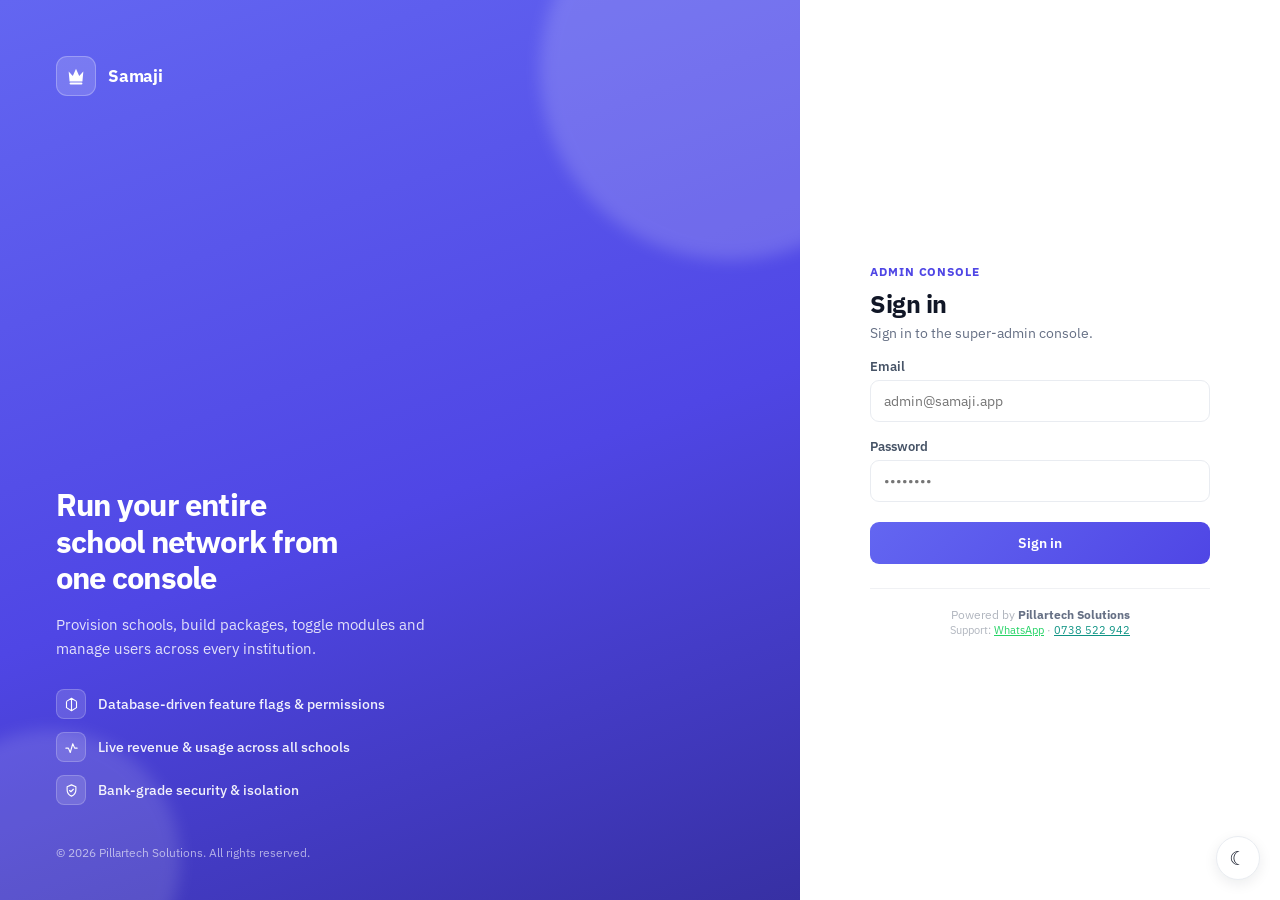
==== admin/index.html @ e30fae28 "Add a site icon (favicon) — none existed at all before this Reported directly: "MY SAMAJI SYSTEM LAC" ====
<!DOCTYPE html>
<html lang="en">
<head>
<meta charset="utf-8">
<meta name="viewport" content="width=device-width, initial-scale=1">
<script>(function(){try{var t=localStorage.getItem("samaji-theme")||(matchMedia("(prefers-color-scheme: dark)").matches?"dark":"light");document.documentElement.setAttribute("data-theme",t);}catch(e){}})();</script>
<title>Samaji — Admin Console</title>
<link rel="icon" href="../assets/icons/favicon.svg" type="image/svg+xml">
<link rel="alternate icon" href="../assets/icons/favicon.ico">
<link rel="apple-touch-icon" href="../assets/icons/apple-touch-icon.png">
<link rel="manifest" href="../assets/icons/site.webmanifest">
<meta name="theme-color" content="#0E9384">
<link rel="preconnect" href="https://lvmpqsofpwhtdfuvtdzi.supabase.co" crossorigin>
<link rel="dns-prefetch" href="https://lvmpqsofpwhtdfuvtdzi.supabase.co">
<link rel="preload" href="../assets/vendor/supabase.min.js?v=3" as="script">
<link rel="preload" href="../assets/config.js?v=3" as="script">
<link rel="stylesheet" href="../assets/styles.css?v=4">
<!-- Fonts load async — see the note in school/index.html. -->
<link rel="preconnect" href="https://fonts.googleapis.com">
<link rel="preconnect" href="https://fonts.gstatic.com" crossorigin>
<link rel="stylesheet" media="print" onload="this.media='all';this.onload=null"
      href="https://fonts.googleapis.com/css2?family=IBM+Plex+Sans:wght@400;500;600;700&family=IBM+Plex+Mono:wght@400;500&display=swap">
<noscript><link rel="stylesheet" href="https://fonts.googleapis.com/css2?family=IBM+Plex+Sans:wght@400;500;600;700&family=IBM+Plex+Mono:wght@400;500&display=swap"></noscript>

<script defer src="../assets/vendor/supabase.min.js?v=3"></script>
<script defer src="../assets/config.js?v=3"></script>
<script defer src="../assets/icons.js?v=3"></script>
<script defer src="../assets/app.js?v=4"></script>
<script defer src="../assets/session.js?v=3"></script>
<script defer src="../assets/boot-early.js?v=3"></script>
<style>
  #app{display:none;min-height:100vh;}
  .layout{display:flex;min-height:100vh;}
  aside{width:236px;flex:none;background:#fff;border-right:1px solid #EAECEF;padding:16px 12px;display:flex;flex-direction:column;}
  .brand{display:flex;align-items:center;gap:11px;padding:8px 8px 16px;}
  .nav-h{font-size:10.5px;font-weight:700;color:#B0B5BE;text-transform:uppercase;letter-spacing:.06em;padding:12px 9px 5px;}
  .navitem{display:flex;align-items:center;gap:11px;padding:9px;border:none;border-radius:9px;background:none;cursor:pointer;font-family:inherit;text-align:left;width:100%;font-size:13.5px;font-weight:600;color:#344054;}
  .navitem:hover{background:#F6F7F9;}
  .navitem.active{background:#EEF0FF;color:#4F46E5;}
  .navitem .tile{flex:none;width:26px;height:26px;border-radius:7px;display:flex;align-items:center;justify-content:center;font-weight:700;font-size:12px;}
  main{flex:1;min-width:0;padding:26px 30px 60px;}

  /* module control rows (licensing) */
  .mrow{display:flex;align-items:center;gap:12px;padding:11px 0;border-top:1px solid #F4F5F7;}
  .mrow .tile{flex:none;width:32px;height:32px;border-radius:8px;display:flex;align-items:center;justify-content:center;font-weight:700;font-size:13px;}
  .src{font-size:11px;font-weight:600;padding:3px 9px;border-radius:6px;}
  .act{font-size:12px;font-weight:600;border-radius:7px;padding:6px 11px;cursor:pointer;font-family:inherit;border:1px solid;}
  .act.add{color:#4F46E5;background:#fff;border-color:#D7D9FF;} .act.add:hover{background:#EEF0FF;}
  .act.rm{color:#B42318;background:#fff;border-color:#FECDCA;} .act.rm:hover{background:#FEF3F2;}
  .act:disabled{opacity:.5;cursor:default;}
  .catlbl{font-size:10.5px;font-weight:700;color:#98A2B3;text-transform:uppercase;letter-spacing:.05em;padding:14px 0 2px;}
  .flag{display:flex;align-items:center;justify-content:space-between;gap:10px;padding:8px 0;border-top:1px solid #F4F5F7;}
  .dot{width:7px;height:7px;border-radius:50%;flex:none;}
  .tag{font-size:11px;font-weight:600;padding:3px 9px;border-radius:6px;flex:none;}
  .sub-line{display:flex;align-items:center;justify-content:space-between;padding:6px 0;font-size:13px;}
  .grid{display:grid;grid-template-columns:minmax(0,1fr) 320px;gap:20px;align-items:start;margin-top:20px;}

  /* split login (indigo) */
  #auth{display:flex;min-height:100vh;background:#fff;}
  .login-brand{flex:1;position:relative;overflow:hidden;background:linear-gradient(160deg,#6366F1 0%,#4F46E5 55%,#3730A3 100%);color:#fff;padding:56px 56px 40px;display:flex;flex-direction:column;}
  .login-brand .glow{position:absolute;border-radius:50%;filter:blur(8px);opacity:.16;background:#fff;}
  .login-brand .g1{width:380px;height:380px;top:-120px;right:-120px;}
  .login-brand .g2{width:260px;height:260px;bottom:-90px;left:-80px;opacity:.12;}
  .login-brand .blogo{display:flex;align-items:center;gap:12px;position:relative;z-index:2;}
  .login-brand .blogo .mark{width:40px;height:40px;border-radius:11px;background:rgba(255,255,255,.16);display:flex;align-items:center;justify-content:center;border:1px solid rgba(255,255,255,.25);}
  .login-brand h2{position:relative;z-index:2;margin:auto 0 0;font-size:31px;font-weight:700;letter-spacing:-.025em;line-height:1.18;max-width:15ch;}
  .login-brand .lead{position:relative;z-index:2;margin:16px 0 28px;font-size:15px;line-height:1.6;color:rgba(255,255,255,.84);max-width:42ch;}
  .login-brand .trust{position:relative;z-index:2;display:flex;flex-direction:column;gap:13px;}
  .login-brand .trust .item{display:flex;align-items:center;gap:12px;font-size:13.5px;color:rgba(255,255,255,.92);font-weight:500;}
  .login-brand .trust .ic{flex:none;width:30px;height:30px;border-radius:8px;background:rgba(255,255,255,.14);border:1px solid rgba(255,255,255,.2);display:flex;align-items:center;justify-content:center;}
  .login-brand .bfoot{position:relative;z-index:2;margin-top:40px;font-size:12px;color:rgba(255,255,255,.6);}
  .login-form{flex:none;width:480px;max-width:100%;display:flex;align-items:center;justify-content:center;padding:48px 56px;}
  .login-inner{width:100%;max-width:340px;}
  .login-inner .eyebrow{font-size:11.5px;font-weight:700;letter-spacing:.08em;text-transform:uppercase;color:#4F46E5;}
  .login-inner h1{font-size:25px;font-weight:700;letter-spacing:-.02em;margin:8px 0 4px;}
  .login-inner .sub{font-size:13.5px;color:#667085;margin:0 0 8px;}
  @media (max-width:840px){ .login-brand{display:none;} .login-form{flex:1;width:auto;} }

  /* overlay/modal for admin console (self-contained) */
  .adm-overlay{position:fixed;inset:0;z-index:100;background:rgba(0,0,0,.45);display:flex;align-items:center;justify-content:center;}
  .adm-modal{background:#fff;border-radius:14px;box-shadow:0 16px 48px rgba(0,0,0,.18);padding:24px;min-width:360px;max-width:520px;width:100%;max-height:90vh;overflow:auto;}
  .adm-modal h3{margin:0 0 16px;font-size:17px;font-weight:700;}
  .adm-modal label{display:block;font-size:12.5px;font-weight:600;color:#344054;margin:12px 0 5px;}
  .adm-modal input,.adm-modal select,.adm-modal textarea{width:100%;font-size:14px;color:#1A1D26;background:#fff;border:1px solid #DDE1E6;border-radius:10px;padding:10px 12px;outline:none;font-family:inherit;box-sizing:border-box;}
  .adm-modal input:focus,.adm-modal select:focus{border-color:#4F46E5;box-shadow:0 0 0 3px rgba(79,70,229,.12);}
  .adm-modal .btn-row{display:flex;gap:10px;justify-content:flex-end;margin-top:20px;}

  /* user table */
  .user-row{display:flex;align-items:center;gap:12px;padding:10px 0;border-top:1px solid #F4F5F7;}
  .user-row .avatar{width:32px;height:32px;border-radius:50%;background:#EEF0FF;color:#4F46E5;display:flex;align-items:center;justify-content:center;font-weight:700;font-size:13px;flex:none;}

  /* checkbox grid for db reset */
  .cb-grid{display:grid;grid-template-columns:1fr 1fr;gap:6px 20px;margin:12px 0;}
  .cb-grid label{display:flex;align-items:center;gap:8px;font-size:13px;font-weight:500;cursor:pointer;}
</style>
</head>
<body>

  <!-- BOOT SPLASH -->
  <div id="boot" style="position:fixed;inset:0;z-index:200;display:flex;align-items:center;justify-content:center;background:#F4F6F8;">
    <div style="display:flex;align-items:center;gap:11px;opacity:.7;">
      <div style="width:34px;height:34px;border-radius:10px;background:linear-gradient(135deg,#6366F1,#4F46E5);color:#fff;display:flex;align-items:center;justify-content:center;"><svg width="20" height="20" viewBox="0 0 24 24" fill="currentColor"><path d="M5 18L4 7l4.5 5L12 4l3.5 8L20 7l-1 11H5z"/><rect x="5" y="19.2" width="14" height="2.1" rx="1.05"/></svg></div>
      <strong style="font-size:16px;color:#0E1424;">Samaji</strong>
    </div>
  </div>

  <!-- AUTH -->
  <div id="auth" style="display:none;">
    <div class="login-brand">
      <span class="glow g1"></span><span class="glow g2"></span>
      <div class="blogo"><div class="mark"><svg width="22" height="22" viewBox="0 0 24 24" fill="currentColor" style="display:block"><path d="M5 18L4 7l4.5 5L12 4l3.5 8L20 7l-1 11H5z"/><rect x="5" y="19.2" width="14" height="2.1" rx="1.05"/></svg></div><strong style="font-size:17px;letter-spacing:-.01em;">Samaji</strong></div>
      <h2>Run your entire school network from one console</h2>
      <p class="lead">Provision schools, build packages, toggle modules and manage users across every institution.</p>
      <div class="trust">
        <div class="item"><span class="ic"><svg width="15" height="15" viewBox="0 0 24 24" fill="none"><path d="M12 2v20M4 7l8-5 8 5M4 7v10l8 5 8-5V7" stroke="#fff" stroke-width="1.8" stroke-linejoin="round"/></svg></span>Database-driven feature flags &amp; permissions</div>
        <div class="item"><span class="ic"><svg width="15" height="15" viewBox="0 0 24 24" fill="none"><path d="M3 13h4l3 7 4-14 3 7h4" stroke="#fff" stroke-width="1.8" stroke-linecap="round" stroke-linejoin="round"/></svg></span>Live revenue &amp; usage across all schools</div>
        <div class="item"><span class="ic"><svg width="15" height="15" viewBox="0 0 24 24" fill="none"><path d="M12 3l7 3v5c0 4.5-3 8-7 10-4-2-7-5.5-7-10V6l7-3z" stroke="#fff" stroke-width="1.8" stroke-linejoin="round"/><path d="M9 12l2 2 4-4" stroke="#fff" stroke-width="1.8" stroke-linecap="round" stroke-linejoin="round"/></svg></span>Bank-grade security &amp; isolation</div>
      </div>
      <div class="bfoot">&copy; <span id="year-b"></span> Pillartech Solutions. All rights reserved.</div>
    </div>
    <div class="login-form">
      <div class="login-inner">
        <div class="warn" id="config-warn" style="margin-bottom:18px;">&#9888; Set your Supabase keys in <span class="mono">assets/config.js</span> first.</div>
        <div class="eyebrow">Admin Console</div>
        <h1>Sign in</h1>
        <p class="sub">Sign in to the super-admin console.</p>
        <label>Email</label><input id="email" type="email" placeholder="admin@samaji.app" autocomplete="email">
        <label>Password</label><input id="password" type="password" placeholder="&#8226;&#8226;&#8226;&#8226;&#8226;&#8226;&#8226;&#8226;" autocomplete="current-password">
        <button class="btn indigo" id="submit">Sign in</button>
        <div class="msg" id="msg"></div>
        <div class="pfoot" style="text-align:center;font-size:12px;color:#B0B5BE;margin-top:24px;padding-top:18px;border-top:1px solid #F0F1F4;">Powered by <strong style="color:#667085;">Pillartech Solutions</strong><br><span style="font-size:11px;">Support: <a href="https://wa.me/254738522942" style="color:#25D366;">WhatsApp</a> &middot; <a href="tel:+254738522942" style="color:#0E9384;">0738 522 942</a></span></div>
      </div>
    </div>
  </div>

  <!-- APP -->
  <div id="app">
    <div class="layout">
      <button class="hamburger" id="hamburger" aria-label="Menu">&#9776;</button>
      <div class="sidebar-overlay" id="sidebar-overlay"></div>
      <aside>
        <div class="brand">
          <div class="logo indigo"><svg width="19" height="19" viewBox="0 0 24 24" fill="currentColor" style="display:block"><path d="M5 18L4 7l4.5 5L12 4l3.5 8L20 7l-1 11H5z"/><rect x="5" y="19.2" width="14" height="2.1" rx="1.05"/></svg></div>
          <div style="min-width:0;"><div style="font-size:13.5px;font-weight:700;">Samaji</div><div style="font-size:11px;color:#98A2B3;">Admin Console</div></div>
        </div>
        <div class="nav-h">Overview</div>
        <button class="navitem active" id="nav-dashboard"><span class="tile" style="background:#EEF0FF;color:#4F46E5;" data-icon="dashboard"></span>Dashboard</button>
        <div class="nav-h">Management</div>
        <button class="navitem" id="nav-schools"><span class="tile" style="background:#EEF0FF;color:#4F46E5;" data-icon="schools"></span>Schools</button>
        <button class="navitem" id="nav-licensing"><span class="tile" style="background:#EEF0FF;color:#4F46E5;" data-icon="licensing"></span>Licensing</button>
        <button class="navitem" id="nav-users"><span class="tile" style="background:#EEF0FF;color:#4F46E5;" data-icon="users"></span>Users</button>
        <div class="nav-h">Operations</div>
        <button class="navitem" id="nav-mpesa"><span class="tile" style="background:#EEF0FF;color:#4F46E5;" data-icon="mpesa"></span>M-Pesa Config</button>
        <button class="navitem" id="nav-kcb"><span class="tile" style="background:#EEF0FF;color:#4F46E5;" data-icon="mpesa"></span>KCB Config</button>
        <button class="navitem" id="nav-terms"><span class="tile" style="background:#EEF0FF;color:#4F46E5;" data-icon="timetable"></span>Academic Terms</button>
        <button class="navitem" id="nav-database"><span class="tile" style="background:#EEF0FF;color:#4F46E5;" data-icon="database"></span>Database</button>
        <button class="navitem" id="nav-audit"><span class="tile" style="background:#EEF0FF;color:#4F46E5;" data-icon="reports"></span>Activity Log</button>
        <div style="flex:1;"></div>
        <button class="navitem" id="nav-settings"><span class="tile" style="background:#F1F2F6;color:#475467;" data-icon="settings"></span>Settings</button>
      </aside>
      <main id="view"></main>
    </div>
  </div>

  <div id="toast"></div>

<script>
document.addEventListener("DOMContentLoaded", function(){
  "use strict";
  var $ = function(id){ return document.getElementById(id); };
  if (window.SamajiIcons) window.SamajiIcons.fill();
  if (!window.SAMAJI_CONFIGURED) $("config-warn").style.display = "block";
  // year set by app.js samajiYear()
  var sb = window.getSB();

  // ---- Shared state ----
  var SCHOOLS = [];
  var MODULES = [];
  var PACKAGES = [];
  var CUR_SCHOOL = null; // for licensing
  var CUR_ROLE = null; // the logged-in admin's own role — 'super_admin' | 'billing_admin' | 'support' | ... — used to gate role-restricted UI (e.g. Activity Log's Clear button)
  var CUR_LICENSE = null; // { schoolId, sub, pkgSet, addonSet }

  // ---- User creation via RPC ----
  async function createUserAccount(email, password, role, schoolId, phone, fullName) {
    var r = await sb.rpc("admin_create_user", {
      p_email: email,
      p_password: password,
      p_role: role || "parent",
      p_school_id: schoolId || null,
      p_phone: phone || null,
      p_full_name: fullName || null
    });
    if (r.error) throw new Error(r.error.message);
    return r.data;
  }

  // ---- Helpers ----
  function esc(s){ return String(s == null ? "" : s).replace(/[&<>"']/g, function(c){ return {"&":"&amp;","<":"&lt;",">":"&gt;",'"':"&quot;","'":"&#39;"}[c]; }); }
  function showMsg(t, ok){ var m = $("msg"); m.textContent = t; m.className = "msg " + (ok ? "ok" : "err"); }
  var toastT;
  function toast(t){ var el = $("toast"); el.textContent = t; el.className = "show"; clearTimeout(toastT); toastT = setTimeout(function(){ el.className = ""; }, 2200); }

  function modal(html){
    var ov = document.createElement("div"); ov.className = "adm-overlay";
    ov.innerHTML = '<div class="adm-modal">' + html + '</div>';
    ov.addEventListener("click", function(e){ if (e.target === ov) ov.remove(); });
    document.body.appendChild(ov);
    return { el: ov, close: function(){ ov.remove(); }, q: function(sel){ return ov.querySelector(sel); } };
  }

  function confirmDialog(message){
    return new Promise(function(resolve){
      var m = modal(
        '<h3>Please confirm</h3>' +
        '<p style="font-size:14px;color:#475467;margin:0 0 20px;">' + esc(message) + '</p>' +
        '<div class="btn-row">' +
        '<button class="ghost" id="adm-cancel">Cancel</button>' +
        '<button class="btn-primary btn-sm" style="background:#B42318;" id="adm-ok">Yes, continue</button>' +
        '</div>'
      );
      m.q("#adm-cancel").onclick = function(){ m.close(); resolve(false); };
      m.q("#adm-ok").onclick = function(){ m.close(); resolve(true); };
    });
  }

  // ---- Nav ----
  var NAV_KEYS = ["dashboard","schools","licensing","users","mpesa","kcb","terms","database","audit","settings"];
  function setActive(key){
    NAV_KEYS.forEach(function(k){
      var el = $("nav-" + k);
      if (el) { if (k === key) el.classList.add("active"); else el.classList.remove("active"); }
    });
  }

  $("nav-dashboard").onclick = function(){ showDashboard(); };
  $("nav-schools").onclick = function(){ showSchools(); };
  $("nav-licensing").onclick = function(){ showLicensing(); };
  $("nav-users").onclick = function(){ showUsers(); };
  $("nav-mpesa").onclick = function(){ showMpesa(); };
  $("nav-kcb").onclick = function(){ showKcb(); };
  $("nav-terms").onclick = function(){ showAcademicTerms(); };
  $("nav-database").onclick = function(){ showDatabase(); };
  $("nav-audit").onclick = function(){ showAuditLog(); };
  $("nav-settings").onclick = function(){ showSettings(); };

  // ---- Auth ----
  // Button feedback — the label used to stay on its idle text for the
  // whole round-trip, so a slow link looked like a dead button.
  var SIGNIN_LABEL = $("submit").textContent;
  function busy(on, label){
    var b = $("submit");
    if (!b) return;
    b.disabled = on;
    b.textContent = on ? (label || "Signing in…") : SIGNIN_LABEL;
    b.classList.toggle("is-busy", !!on);
  }

  $("submit").onclick = async function(){
    if (!sb) { showMsg("Supabase keys not set.", false); return; }
    var email = $("email").value.trim(), password = $("password").value;
    if (!email || !password) { showMsg("Enter an email and password.", false); return; }
    busy(true);
    try {
      var res = await sb.auth.signInWithPassword({ email: email, password: password });
      if (res.error) { showMsg(res.error.message, false); busy(false); return; }
      // If this account has two-factor enabled, the session starts at
      // aal1 even with a correct password — nextLevel tells us aal2 is
      // required before treating this as a real sign-in.
      var levels = await sb.auth.mfa.getAuthenticatorAssuranceLevel();
      if (!levels.error && levels.data && levels.data.nextLevel === "aal2" && levels.data.currentLevel !== "aal2") {
        busy(false);
        await showMfaChallenge();
        return;
      }
      busy(true, "Loading console…");
      enterApp(res.data.user);
    } catch (err) { showMsg(String(err), false); busy(false); }
  };

  ["email","password"].forEach(function(id){
    var el = $(id);
    if (el) el.addEventListener("keydown", function(e){
      if (e.key === "Enter") { e.preventDefault(); $("submit").click(); }
    });
  });

  async function showMfaChallenge(){
    var f = await sb.auth.mfa.listFactors();
    var factor = f.data && f.data.totp && f.data.totp.filter(function(x){ return x.status === "verified"; })[0];
    if (!factor) { enterApp(null); return; }
    var ch = await sb.auth.mfa.challenge({ factorId: factor.id });
    if (ch.error) { showMsg(ch.error.message, false); busy(false); return; }
    var challengeId = ch.data.id;
    document.querySelector(".login-inner").innerHTML =
      '<div class="eyebrow">Admin Console</div><h1>Verification code</h1>' +
      '<p class="sub">Enter the 6-digit code from your authenticator app.</p>' +
      '<input id="mfa-login-code" inputmode="numeric" maxlength="6" placeholder="000000" autofocus style="font-size:18px;letter-spacing:4px;text-align:center;margin:14px 0;">' +
      '<button class="btn indigo" id="mfa-login-submit">Verify</button>' +
      '<div class="msg" id="msg"></div>';
    var codeInput = document.getElementById("mfa-login-code");
    codeInput.focus();
    function showCodeMsg(text){ var m = document.getElementById("msg"); m.className = "msg err"; m.textContent = text; }
    async function submitCode(){
      var code = codeInput.value.trim();
      if (!/^\d{6}$/.test(code)) { showCodeMsg("Enter the 6-digit code."); return; }
      var vr = await sb.auth.mfa.verify({ factorId: factor.id, challengeId: challengeId, code: code });
      if (vr.error) { showCodeMsg(vr.error.message); return; }
      enterApp(vr.data && vr.data.user);
    }
    document.getElementById("mfa-login-submit").onclick = submitCode;
    codeInput.onkeydown = function(e){ if (e.key === "Enter") submitCode(); };
  }

  async function enterApp(user){
    // Was: `await sb.auth.getUser()` — a network round-trip for a user
    // object the caller already has. Then the profile lookup ran on its
    // own before the reference data, even though nothing in that batch
    // depends on the role. All four queries now go out together.
    if (!user) {
      var u = await sb.auth.getUser();
      user = u.data && u.data.user;
      if (!user) { showLogin(); return; }
    }
    $("boot").style.display = "none";
    $("auth").style.display = "none"; $("app").style.display = "block";
    session.start();

    var refResults = await Promise.all([
      sb.from("schools").select("*").order("name"),
      sb.from("modules").select("*").eq("active", true),
      sb.from("packages").select("*").eq("active", true),
      sb.from("profiles").select("role").eq("id", user.id).maybeSingle()
    ]);
    var prof = refResults[3];
    var role = prof.data ? prof.data.role : "unknown";
    CUR_ROLE = role;
    SCHOOLS = refResults[0].data || [];
    MODULES = (refResults[1].data || []).sort(function(a, b){ var o = {core:0,standard:1,advanced:2}; return (o[a.tier] - o[b.tier]) || a.name.localeCompare(b.name); });
    PACKAGES = refResults[2].data || [];

    showDashboard();
  }

  // ---- School selector helper ----
  function schoolSelector(selectId, onChange){
    var sel = document.getElementById(selectId);
    if (!sel) return;
    sel.innerHTML = '<option value="">-- Select school --</option>';
    SCHOOLS.forEach(function(s){
      var o = document.createElement("option"); o.value = s.id; o.textContent = s.name; sel.appendChild(o);
    });
    if (onChange) sel.onchange = function(){ onChange(sel.value); };
  }

  // ====================================================
  //  1. DASHBOARD
  // ====================================================
  async function showDashboard(){
    setActive("dashboard");
    var el = $("view");
    el.innerHTML =
      '<div style="margin-bottom:24px;"><h2 style="margin:0;font-size:21px;">Dashboard</h2>' +
      '<p class="muted" style="margin-top:4px;font-size:13.5px;">Overview of all schools and activity.</p></div>' +
      '<div class="statgrid" id="dash-stats"><div class="stat"><div class="lbl">Loading...</div></div></div>' +
      '<div style="margin-top:28px;"><h3 style="font-size:15px;margin:0 0 12px;">Schools</h3>' +
      '<table class="data" id="dash-table"><thead><tr><th>School</th><th>Region</th><th>Students</th><th>Status</th></tr></thead><tbody id="dash-tbody"></tbody></table></div>';

    // Fetch stats in parallel using count queries for speed
    var stuP = sb.from("students").select("school_id");
    var profP = sb.from("profiles").select("id", { count: "exact", head: true });
    var payP = sb.from("fee_payments").select("amount");
    var results = await Promise.all([stuP, profP, payP]);

    var students = results[0].data || [];
    var profileCount = results[1].count || 0;
    var payments = results[2].data || [];
    var totalCollections = 0;
    payments.forEach(function(p){ totalCollections += Number(p.amount || 0); });

    // Count students per school
    var perSchool = {};
    students.forEach(function(s){
      perSchool[s.school_id] = (perSchool[s.school_id] || 0) + 1;
    });

    var statsHtml =
      '<div class="stat"><div class="ic" style="background:#EEF0FF;color:#4F46E5"><svg width="18" height="18" viewBox="0 0 24 24" fill="none"><rect x="3" y="3" width="7" height="7" rx="1.5" stroke="currentColor" stroke-width="1.8"/><rect x="14" y="3" width="7" height="7" rx="1.5" stroke="currentColor" stroke-width="1.8"/><rect x="3" y="14" width="7" height="7" rx="1.5" stroke="currentColor" stroke-width="1.8"/><rect x="14" y="14" width="7" height="7" rx="1.5" stroke="currentColor" stroke-width="1.8"/></svg></div><div class="lbl">Total Schools</div><div class="val">' + SCHOOLS.length + '</div></div>' +
      '<div class="stat"><div class="ic" style="background:#ECFDF3;color:#067647"><svg width="18" height="18" viewBox="0 0 24 24" fill="none"><circle cx="9" cy="8" r="3.2" stroke="currentColor" stroke-width="1.8"/><path d="M3.5 19a5.5 5.5 0 0 1 11 0" stroke="currentColor" stroke-width="1.8" stroke-linecap="round"/></svg></div><div class="lbl">Total Students</div><div class="val">' + students.length + '</div></div>' +
      '<div class="stat"><div class="ic" style="background:#FEF3F2;color:#B42318"><svg width="18" height="18" viewBox="0 0 24 24" fill="none"><rect x="3" y="6" width="18" height="12" rx="2" stroke="currentColor" stroke-width="1.8"/><circle cx="12" cy="12" r="2.5" stroke="currentColor" stroke-width="1.8"/></svg></div><div class="lbl">Total Collections</div><div class="val">KES ' + totalCollections.toLocaleString() + '</div></div>' +
      '<div class="stat"><div class="ic" style="background:#F1ECFE;color:#6D28D9"><svg width="18" height="18" viewBox="0 0 24 24" fill="none"><circle cx="12" cy="8" r="3.2" stroke="currentColor" stroke-width="1.8"/><path d="M5.5 19a6.5 6.5 0 0 1 13 0" stroke="currentColor" stroke-width="1.8" stroke-linecap="round"/></svg></div><div class="lbl">Active Users</div><div class="val">' + profileCount + '</div></div>';
    $("dash-stats").innerHTML = statsHtml;

    // School table
    var tbody = $("dash-tbody");
    var rows = "";
    SCHOOLS.forEach(function(s){
      var cnt = perSchool[s.id] || 0;
      var st = s.status || "active";
      var stColor = st === "active" ? "color:#067647;background:#ECFDF3" : "color:#B42318;background:#FEF3F2";
      rows +=
        '<tr>' +
        '<td style="font-weight:600;">' + esc(s.name) + '</td>' +
        '<td>' + esc(s.region || "—") + '</td>' +
        '<td>' + cnt + '</td>' +
        '<td><span class="tag" style="' + stColor + '">' + esc(st) + '</span></td>' +
        '</tr>';
    });
    tbody.innerHTML = rows || '<tr><td colspan="4" class="muted" style="text-align:center;">No schools found.</td></tr>';
  }

  // ====================================================
  //  2. SCHOOLS
  // ====================================================
  async function showSchools(){
    setActive("schools");
    var el = $("view");
    el.innerHTML =
      '<div style="display:flex;align-items:center;justify-content:space-between;margin-bottom:20px;">' +
      '<div><h2 style="margin:0;font-size:21px;">Schools</h2><p class="muted" style="margin-top:4px;font-size:13.5px;">Manage all schools on the platform.</p></div>' +
      '<button class="btn-primary btn-sm" id="add-school-btn">+ Add school</button></div>' +
      '<table class="data" id="schools-table"><thead><tr><th>Name</th><th>Subdomain</th><th>Region</th><th>Status</th><th></th></tr></thead><tbody id="schools-tbody"></tbody></table>';

    function renderRows(){
      var tbody = document.getElementById("schools-tbody");
      var rows = "";
      SCHOOLS.forEach(function(s){
        var st = s.status || "active";
        var stColor = st === "active" ? "color:#067647;background:#ECFDF3" : "color:#B42318;background:#FEF3F2";
        rows +=
          '<tr>' +
          '<td style="font-weight:600;">' + esc(s.name) + '</td>' +
          '<td class="mono" style="font-size:12px;">' + esc(s.subdomain || "—") + '</td>' +
          '<td>' + esc(s.region || "—") + '</td>' +
          '<td><span class="tag" style="' + stColor + '">' + esc(st) + '</span></td>' +
          '<td style="white-space:nowrap;">' +
            '<button class="ghost" data-edit="' + s.id + '" style="font-size:12px;">Edit</button> ' +
            '<button class="ghost" data-del="' + s.id + '" style="font-size:12px;color:#B42318;border-color:#F3D2CD;">Delete</button>' +
          '</td>' +
          '</tr>';
      });
      tbody.innerHTML = rows || '<tr><td colspan="5" class="muted" style="text-align:center;">No schools.</td></tr>';
      tbody.querySelectorAll("[data-edit]").forEach(function(b){
        b.onclick = function(){ editSchool(b.getAttribute("data-edit")); };
      });
      tbody.querySelectorAll("[data-del]").forEach(function(b){
        b.onclick = function(){ deleteSchool(b.getAttribute("data-del")); };
      });
    }

    renderRows();

    // Case-insensitive, whitespace-trimmed — mirrors the check the
    // database itself enforces (setup-modules-34.sql), so a collision
    // shows up as the person types instead of only after they click
    // Save. Not a replacement for that server-side check: this can be
    // raced or skipped client-side, the trigger is the real guard.
    function findNameClash(name, excludeId){
      var norm = name.trim().toLowerCase();
      if (!norm) return null;
      var hit = null;
      SCHOOLS.forEach(function(s){
        if (hit) return;
        if (s.id === excludeId) return;
        if ((s.status || "active") === "archived") return; // name is free to reuse
        if (s.name.trim().toLowerCase() === norm) hit = s;
      });
      return hit;
    }

    document.getElementById("add-school-btn").onclick = function(){
      var m = modal(
        '<h3>Add School</h3>' +
        '<label>School ID (UUID)</label><input id="ns-id" placeholder="Leave blank for auto-generate">' +
        '<label>Name</label><input id="ns-name" placeholder="School name">' +
        '<div id="ns-name-warn" style="display:none;font-size:12.5px;color:#B42318;margin-top:-10px;margin-bottom:14px;"></div>' +
        '<label>Subdomain</label><input id="ns-sub" placeholder="e.g. greenhill">' +
        '<label>Region</label><input id="ns-region" placeholder="e.g. Nairobi">' +
        '<div class="btn-row"><button class="ghost" id="ns-cancel">Cancel</button><button class="btn-primary btn-sm" id="ns-save">Add School</button></div>'
      );
      var nameInput = m.q("#ns-name"), warn = m.q("#ns-name-warn"), saveBtn = m.q("#ns-save");
      function checkName(){
        var clash = findNameClash(nameInput.value, null);
        if (clash) {
          warn.textContent = 'A school named "' + clash.name + '" already exists (' + (clash.subdomain || clash.id) + '). Choose a different name.';
          warn.style.display = "block";
          saveBtn.disabled = true;
        } else {
          warn.style.display = "none";
          saveBtn.disabled = false;
        }
      }
      nameInput.addEventListener("input", checkName);
      m.q("#ns-cancel").onclick = function(){ m.close(); };
      saveBtn.onclick = async function(){
        var name = nameInput.value.trim();
        var subdomain = m.q("#ns-sub").value.trim();
        var region = m.q("#ns-region").value.trim();
        var sid = m.q("#ns-id").value.trim() || crypto.randomUUID();
        if (!name) { toast("Name is required."); return; }
        if (findNameClash(name, null)) { toast("A school with that name already exists."); return; }
        var r = await sb.rpc("admin_add_school", { p_id: sid, p_name: name, p_subdomain: subdomain || null, p_region: region || null });
        if (r.error) { toast("Error: " + r.error.message); return; }
        toast("School added.");
        m.close();
        // reload
        var sres = await sb.from("schools").select("*").order("name");
        SCHOOLS = sres.data || [];
        renderRows();
      };
    };

    function editSchool(id){
      var school = null;
      SCHOOLS.forEach(function(s){ if (s.id === id) school = s; });
      if (!school) return;
      var m = modal(
        '<h3>Edit School</h3>' +
        '<label>Name</label><input id="es-name" value="' + esc(school.name) + '">' +
        '<div id="es-name-warn" style="display:none;font-size:12.5px;color:#B42318;margin-top:-10px;margin-bottom:14px;"></div>' +
        '<label>Region</label><input id="es-region" value="' + esc(school.region || "") + '">' +
        '<label>Status</label><select id="es-status"><option value="active"' + (school.status === "active" ? " selected" : "") + '>Active</option><option value="suspended"' + (school.status === "suspended" ? " selected" : "") + '>Suspended</option><option value="archived"' + (school.status === "archived" ? " selected" : "") + '>Archived</option></select>' +
        '<p class="muted" style="font-size:12px;margin:6px 0 0;">Suspended or archived signs every admin/teacher/parent login for this school straight back out — data stays intact and it can be switched back to Active any time.</p>' +
        '<div class="btn-row"><button class="ghost" id="es-cancel">Cancel</button><button class="btn-primary btn-sm" id="es-save">Save</button></div>'
      );
      var nameInput = m.q("#es-name"), warn = m.q("#es-name-warn"), saveBtn = m.q("#es-save");
      function checkName(){
        var clash = findNameClash(nameInput.value, school.id);
        if (clash) {
          warn.textContent = 'A school named "' + clash.name + '" already exists (' + (clash.subdomain || clash.id) + '). Choose a different name.';
          warn.style.display = "block";
          saveBtn.disabled = true;
        } else {
          warn.style.display = "none";
          saveBtn.disabled = false;
        }
      }
      nameInput.addEventListener("input", checkName);
      m.q("#es-cancel").onclick = function(){ m.close(); };
      saveBtn.onclick = async function(){
        var name = nameInput.value.trim();
        var region = m.q("#es-region").value.trim();
        var status = m.q("#es-status").value;
        if (!name) { toast("Name required."); return; }
        if (findNameClash(name, school.id)) { toast("A school with that name already exists."); return; }
        var r = await sb.from("schools").update({ name: name, region: region, status: status }).eq("id", id);
        if (r.error) { toast("Error: " + r.error.message); return; }
        toast("School updated.");
        m.close();
        var sres = await sb.from("schools").select("*").order("name");
        SCHOOLS = sres.data || [];
        renderRows();
      };
    }

    // Deleting a school is permanent and cascades through every table
    // that belongs to it — see setup-modules-34.sql's admin_delete_school
    // for the exact ordering and what it snapshots first. This modal's
    // job is making the blast radius visible and requiring the school's
    // exact name typed back before the button even becomes clickable —
    // the same pattern GitHub uses for deleting a repo.
    async function deleteSchool(id){
      var school = null;
      SCHOOLS.forEach(function(s){ if (s.id === id) school = s; });
      if (!school) return;

      var m = modal(
        '<h3 style="color:#B42318;">Delete ' + esc(school.name) + '</h3>' +
        '<div style="background:#FEF3F2;border:1px solid #FDA29B;border-radius:10px;padding:12px 14px;font-size:13px;color:#7A271A;margin-bottom:16px;">' +
          'This permanently deletes <strong>all data</strong> for this school — students, fee and M-Pesa records, exam results, payroll, and every admin/teacher/parent login for it. This cannot be undone.' +
        '</div>' +
        '<div id="del-preview" class="muted" style="font-size:13px;margin-bottom:16px;">Checking what will be deleted…</div>' +
        '<div style="background:#F6F7F9;border-radius:10px;padding:12px 14px;font-size:13px;color:#475467;margin-bottom:18px;">' +
          'Not sure? <strong>Archiving</strong> instead hides the school and signs everyone out without deleting anything, and can be undone from Edit School any time.' +
          ' <button class="ghost" id="del-archive-instead" style="font-size:12px;margin-left:6px;">Archive instead</button>' +
        '</div>' +
        '<label>Type the school\'s exact name to confirm: <strong>' + esc(school.name) + '</strong></label>' +
        '<input id="del-confirm-name" placeholder="' + esc(school.name) + '" autocomplete="off">' +
        '<label style="display:flex;align-items:flex-start;gap:8px;margin-top:14px;font-weight:500;">' +
          '<input type="checkbox" id="del-ack" style="margin-top:3px;width:auto;">' +
          '<span>I understand this cannot be undone and I have informed the school.</span>' +
        '</label>' +
        '<div class="btn-row"><button class="ghost" id="del-cancel">Cancel</button><button class="btn-primary btn-sm" style="background:#B42318;" id="del-confirm" disabled>Permanently Delete</button></div>'
      );

      var nameInput = m.q("#del-confirm-name"), ack = m.q("#del-ack"), confirmBtn = m.q("#del-confirm");
      function refreshEnabled(){
        confirmBtn.disabled = !(ack.checked && nameInput.value.trim() === school.name.trim());
      }
      nameInput.addEventListener("input", refreshEnabled);
      ack.addEventListener("change", refreshEnabled);

      m.q("#del-cancel").onclick = function(){ m.close(); };
      m.q("#del-archive-instead").onclick = async function(){
        var r = await sb.from("schools").update({ status: "archived" }).eq("id", id);
        if (r.error) { toast("Error: " + r.error.message); return; }
        toast(school.name + " archived.");
        m.close();
        var sres = await sb.from("schools").select("*").order("name");
        SCHOOLS = sres.data || [];
        renderRows();
      };

      confirmBtn.onclick = async function(){
        confirmBtn.disabled = true; confirmBtn.textContent = "Deleting…";
        var r = await sb.rpc("admin_delete_school", { p_id: id, p_confirm_name: nameInput.value.trim() });
        if (r.error) {
          toast("Error: " + r.error.message);
          confirmBtn.disabled = false; confirmBtn.textContent = "Permanently Delete";
          return;
        }
        toast(school.name + " permanently deleted.");
        m.close();
        var sres = await sb.from("schools").select("*").order("name");
        SCHOOLS = sres.data || [];
        renderRows();
      };

      // Blast-radius preview, fetched after the modal is already
      // showing so the confirm/cancel buttons aren't blocked on it.
      var pr = await sb.rpc("admin_school_deletion_preview", { p_id: id });
      var box = m.q("#del-preview");
      if (box) {
        if (pr.error) {
          box.textContent = "Couldn't load a preview — you can still proceed.";
        } else {
          var counts = pr.data || {};
          var parts = Object.keys(counts).map(function(k){
            var label = { students:"students", teachers:"teacher records", staff:"staff records",
              fee_payments:"fee payments", fee_invoices:"fee invoices", mpesa_transactions:"M-Pesa transactions",
              exams:"exams", sms_messages:"SMS messages", library_books:"library books",
              transport_vehicles:"transport vehicles", payroll_runs:"payroll runs", logins:"admin/teacher/parent logins" }[k] || k;
            return counts[k] + " " + label;
          });
          box.innerHTML = parts.length
            ? "This will delete: <strong>" + esc(parts.join(", ")) + "</strong>."
            : "No student, financial, or staff records found for this school — safe to delete.";
        }
      }
    }
  }

  // ====================================================
  //  3. LICENSING (preserved from original)
  // ====================================================
  async function showLicensing(){
    setActive("licensing");
    var el = $("view");
    el.innerHTML =
      '<div style="display:flex;align-items:center;justify-content:space-between;margin-bottom:8px;">' +
      '<div><h2 style="margin:0;font-size:21px;">Licensing console</h2><p class="muted" style="margin-top:4px;font-size:13.5px;">Changes write to Postgres and re-resolve instantly.</p></div>' +
      '<div class="row"><span class="muted">School</span><select id="lic-school"></select></div></div>' +
      '<div class="grid">' +
      '<div class="panel"><div class="row" style="justify-content:space-between;margin-bottom:4px;"><strong style="font-size:14px;">Modules</strong><span class="muted" style="font-size:12px;">In-package &middot; add-on &middot; off</span></div><div id="lic-modules"></div></div>' +
      '<div style="display:flex;flex-direction:column;gap:16px;">' +
      '<div class="panel"><strong style="font-size:14px;">Base package</strong><p class="muted" style="font-size:12px;margin:4px 0 10px;">Switching re-grants the package\'s flags.</p><select id="lic-package" style="width:100%;"></select><div id="lic-sub" style="margin-top:12px;"></div></div>' +
      '<div class="panel"><div class="row" style="justify-content:space-between;margin-bottom:6px;"><strong style="font-size:14px;">Effective flags</strong><span class="tag" style="color:#475467;background:#F4F5F7;" id="lic-flag-count">--</span></div><div class="mono" style="font-size:10.5px;color:#98A2B3;background:#FAFAFB;border:1px solid #F0F1F4;border-radius:7px;padding:7px 9px;">core &#8746; package &#8746; add-ons &#8746; overrides</div><div id="lic-flags" style="margin-top:4px;max-height:280px;overflow:auto;"></div></div>' +
      '</div></div>';

    // populate package selector
    var psel = document.getElementById("lic-package");
    psel.innerHTML = "";
    PACKAGES.forEach(function(p){
      var o = document.createElement("option"); o.value = p.id; o.textContent = p.name + "  $" + p.price + "/mo"; psel.appendChild(o);
    });
    psel.onchange = function(){ licChangePackage(psel.value); };

    // school selector
    schoolSelector("lic-school", function(val){ if (val) licLoadSchool(val); });
    var sel = document.getElementById("lic-school");
    if (SCHOOLS.length) { sel.value = SCHOOLS[0].id; licLoadSchool(SCHOOLS[0].id); }
  }

  async function licLoadSchool(schoolId){
    CUR_SCHOOL = schoolId;
    var subs = await sb.from("subscriptions").select("*, packages(name,price,student_limit)").eq("school_id", schoolId).limit(1);
    var sub = subs.data && subs.data[0];
    if (!sub) {
      document.getElementById("lic-modules").innerHTML = '<p class="muted">No subscription for this school.</p>';
      document.getElementById("lic-flags").innerHTML = "";
      document.getElementById("lic-sub").innerHTML = "";
      CUR_LICENSE = null;
      return;
    }
    var pm = await sb.from("package_modules").select("module_id").eq("package_id", sub.package_id);
    var pkgSet = {}; (pm.data || []).forEach(function(r){ pkgSet[r.module_id] = true; });
    var ad = await sb.from("subscription_addons").select("module_id").eq("subscription_id", sub.id);
    var addonSet = {}; (ad.data || []).forEach(function(r){ addonSet[r.module_id] = true; });
    CUR_LICENSE = { schoolId: schoolId, sub: sub, pkgSet: pkgSet, addonSet: addonSet };
    document.getElementById("lic-package").value = sub.package_id;
    licRenderSub(); licRenderModules(); licRefreshFlags();
  }

  function licRenderSub(){
    var sub = CUR_LICENSE.sub;
    var addonCount = Object.keys(CUR_LICENSE.addonSet).length;
    var addonSum = MODULES.filter(function(m){ return CUR_LICENSE.addonSet[m.id]; }).reduce(function(a, m){ return a + m.monthly_price; }, 0);
    document.getElementById("lic-sub").innerHTML =
      '<div class="sub-line"><span class="muted">Status</span><strong>' + sub.status + '</strong></div>' +
      '<div class="sub-line"><span class="muted">Base price</span><strong>$' + (sub.packages ? sub.packages.price : 0) + '/mo</strong></div>' +
      '<div class="sub-line"><span class="muted">Add-ons</span><strong>' + addonCount + ' &middot; +$' + addonSum + '/mo</strong></div>' +
      '<div class="sub-line" style="border-top:1px solid #EEF0F2;margin-top:4px;padding-top:8px;"><span style="font-weight:600;">Total</span><strong style="color:#4F46E5;">$' + ((sub.packages ? sub.packages.price : 0) + addonSum) + '/mo</strong></div>';
  }

  function licRenderModules(){
    var box = document.getElementById("lic-modules"); box.innerHTML = "";
    var lastTier = null;
    var tierName = { core: "Core", standard: "Standard", advanced: "Advanced (add-on only)" };
    MODULES.forEach(function(m){
      if (m.tier !== lastTier) { var h = document.createElement("div"); h.className = "catlbl"; h.textContent = tierName[m.tier]; box.appendChild(h); lastTier = m.tier; }
      var meta = window.metaFor(m.key);
      var inPkg = !!CUR_LICENSE.pkgSet[m.id], isAddon = !!CUR_LICENSE.addonSet[m.id], isCore = m.tier === "core";
      var row = document.createElement("div"); row.className = "mrow";
      var src, srcStyle, action = "";
      if (isCore) { src = "Core"; srcStyle = "color:#475467;background:#F1F2F6;"; }
      else if (inPkg) { src = "In package"; srcStyle = "color:#4F46E5;background:#EEF0FF;"; }
      else if (isAddon) { src = "Add-on &middot; $" + m.monthly_price; srcStyle = "color:#067647;background:#ECFDF3;"; action = '<button class="act rm" data-rm="' + m.id + '">Remove</button>'; }
      else { src = "Off"; srcStyle = "color:#98A2B3;background:#F4F5F7;"; action = '<button class="act add" data-add="' + m.id + '">+ Add $' + m.monthly_price + '</button>'; }
      row.innerHTML =
        '<span class="tile" style="background:' + meta.tint + ';color:' + meta.ink + '">' + meta.icon + '</span>' +
        '<div style="flex:1;min-width:0;"><div style="font-size:13.5px;font-weight:600;">' + m.name + '</div><div class="mono" style="font-size:10.5px;color:#A6ABB8;margin-top:2px;">' + m.key + '</div></div>' +
        '<span class="src" style="' + srcStyle + '">' + src + '</span>' +
        '<span style="width:96px;text-align:right;">' + action + '</span>';
      box.appendChild(row);
    });
    box.querySelectorAll("[data-add]").forEach(function(b){ b.onclick = function(){ licAddAddon(b.getAttribute("data-add")); }; });
    box.querySelectorAll("[data-rm]").forEach(function(b){ b.onclick = function(){ licRemoveAddon(b.getAttribute("data-rm")); }; });
  }

  async function licRefreshFlags(){
    var r = await sb.rpc("resolve_flags", { p_school: CUR_LICENSE.schoolId });
    var box = document.getElementById("lic-flags"); box.innerHTML = "";
    if (r.error) { box.innerHTML = '<p class="muted">' + r.error.message + '</p>'; return; }
    var flags = r.data || {};
    var entries = Object.keys(flags).map(function(k){ return [k, flags[k]]; });
    var granted = entries.filter(function(e){ return e[1]; });
    document.getElementById("lic-flag-count").textContent = granted.length + " / " + entries.length;
    entries.sort(function(a, b){ return (b[1] ? 1 : 0) - (a[1] ? 1 : 0); });
    entries.forEach(function(e){
      var k = e[0], v = e[1];
      var row = document.createElement("div"); row.className = "flag";
      row.innerHTML = '<span class="row"><span class="dot" style="background:' + (v ? '#12B76A' : '#D0D5DD') + '"></span><span class="mono" style="font-size:11.5px;color:' + (v ? '#1A1D26' : '#98A2B3') + '">' + k + '</span></span>' +
        '<span class="tag" style="color:' + (v ? '#067647' : '#98A2B3') + ';background:' + (v ? '#ECFDF3' : '#F4F5F7') + '">' + (v ? 'true' : 'false') + '</span>';
      box.appendChild(row);
    });
  }

  async function licAddAddon(moduleId){
    var m = null; MODULES.forEach(function(x){ if (x.id === moduleId) m = x; });
    var r = await sb.from("subscription_addons").insert({ subscription_id: CUR_LICENSE.sub.id, module_id: moduleId, price: m.monthly_price });
    if (r.error) { toast("Error: " + r.error.message); return; }
    CUR_LICENSE.addonSet[moduleId] = true; licRenderModules(); licRenderSub(); await licRefreshFlags();
    toast("Added " + m.name);
  }

  async function licRemoveAddon(moduleId){
    var m = null; MODULES.forEach(function(x){ if (x.id === moduleId) m = x; });
    var r = await sb.from("subscription_addons").delete().eq("subscription_id", CUR_LICENSE.sub.id).eq("module_id", moduleId);
    if (r.error) { toast("Error: " + r.error.message); return; }
    delete CUR_LICENSE.addonSet[moduleId]; licRenderModules(); licRenderSub(); await licRefreshFlags();
    toast("Removed " + m.name);
  }

  async function licChangePackage(newPkgId){
    var r = await sb.from("subscriptions").update({ package_id: newPkgId }).eq("id", CUR_LICENSE.sub.id);
    if (r.error) { toast("Error: " + r.error.message); return; }
    var pkg = null; PACKAGES.forEach(function(p){ if (p.id === newPkgId) pkg = p; });
    toast("Package changed to " + (pkg ? pkg.name : newPkgId));
    await licLoadSchool(CUR_LICENSE.schoolId);
  }

  // ====================================================
  //  4. USERS
  // ====================================================
  async function showUsers(){
    setActive("users");
    var el = $("view");
    el.innerHTML =
      '<div style="display:flex;align-items:center;justify-content:space-between;margin-bottom:20px;">' +
      '<div><h2 style="margin:0;font-size:21px;">User Management</h2><p class="muted" style="margin-top:4px;font-size:13.5px;">Manage users per school.</p></div>' +
      '<div class="row" style="gap:10px;"><span class="muted">School</span><select id="usr-school"></select>' +
      '<button class="btn-primary btn-sm" id="usr-add" disabled>+ Add user</button></div></div>' +
      '<div style="margin-bottom:14px;display:none;" id="usr-search-wrap"><input id="usr-search" type="text" placeholder="Search by name, phone, email or role..." style="width:100%;max-width:400px;font-size:13.5px;padding:9px 13px;border:1px solid #DDE1E6;border-radius:9px;outline:none;font-family:inherit;" /></div>' +
      '<div id="usr-list"></div>';

    var curSchool = null;
    schoolSelector("usr-school", function(val){
      curSchool = val;
      document.getElementById("usr-add").disabled = !val;
      if (val) loadUsers(val);
      else document.getElementById("usr-list").innerHTML = '<p class="muted">Select a school.</p>';
    });

    var cachedAuthUsers = [];
    var cachedGuardians = [];
    var cachedSchoolId = null;

    function normPhone(p) {
      var d = (p || "").replace(/[^0-9]/g, "");
      if (d.length === 10 && d.charAt(0) === "0") d = "254" + d.substring(1);
      return d;
    }

    var roleColors = {
      super_admin: "color:#6D28D9;background:#F2ECFE;",
      school_admin: "color:#4F46E5;background:#EEF0FF;",
      teacher: "color:#067647;background:#E7F8EF;",
      parent: "color:#C2410C;background:#FFF4ED;"
    };
    var roleLabel = {
      super_admin: "Super Admin",
      school_admin: "School Admin",
      teacher: "Teacher",
      parent: "Parent"
    };

    // Wire up search input
    var searchTimer = null;
    document.getElementById("usr-search").oninput = function(){
      clearTimeout(searchTimer);
      searchTimer = setTimeout(function(){ renderUserList(); }, 150);
    };

    async function loadUsers(schoolId){
      var list = document.getElementById("usr-list");
      list.innerHTML = '<p class="muted">Loading...</p>';
      cachedSchoolId = schoolId;

      var loadResults = await Promise.all([
        sb.rpc("admin_list_users", { p_school_id: schoolId }),
        sb.from("students").select("guardian_name, guardian_phone, first_name, last_name, grade").eq("school_id", schoolId)
      ]);

      var r = loadResults[0];
      cachedAuthUsers = [];
      if (!r.error) {
        cachedAuthUsers = r.data || [];
        if (typeof cachedAuthUsers === "string") { try { cachedAuthUsers = JSON.parse(cachedAuthUsers); } catch(e) { cachedAuthUsers = []; } }
        if (!Array.isArray(cachedAuthUsers)) cachedAuthUsers = [];
      }

      var students = loadResults[1].data || [];

      var guardianMap = {};
      var authPhones = {};
      cachedAuthUsers.forEach(function(u){ if (u.phone) authPhones[normPhone(u.phone)] = true; });

      students.forEach(function(s){
        var phone = (s.guardian_phone || "").trim();
        if (!phone) return;
        var norm = normPhone(phone);
        if (!guardianMap[norm]) {
          guardianMap[norm] = { name: s.guardian_name || "", phone: phone, children: [], hasAccount: !!authPhones[norm] };
        }
        guardianMap[norm].children.push((s.first_name || "") + " " + (s.last_name || "") + " (" + (s.grade || "—") + ")");
      });

      cachedGuardians = [];
      for (var ph in guardianMap) {
        if (guardianMap.hasOwnProperty(ph) && !guardianMap[ph].hasAccount) {
          cachedGuardians.push(guardianMap[ph]);
        }
      }
      cachedGuardians.sort(function(a,b){ return (a.name || "").localeCompare(b.name || ""); });

      document.getElementById("usr-search-wrap").style.display = (cachedAuthUsers.length + cachedGuardians.length > 0) ? "block" : "none";
      document.getElementById("usr-search").value = "";
      renderUserList();
    }

    var usrAuthPage=1, usrGuardPage=1;
    function renderUserList(pg){
      if(typeof pg==="object" && pg){ if(pg.auth) usrAuthPage=pg.auth; if(pg.guard) usrGuardPage=pg.guard; }
      else { usrAuthPage=1; usrGuardPage=1; }
      var list = document.getElementById("usr-list");
      var q = (document.getElementById("usr-search").value || "").toLowerCase();

      var filteredAuth = cachedAuthUsers;
      var filteredGuardians = cachedGuardians;

      if (q) {
        filteredAuth = cachedAuthUsers.filter(function(u){
          var hay = ((u.full_name || "") + " " + (u.phone || "") + " " + (u.email || "") + " " + (roleLabel[u.role] || u.role || "")).toLowerCase();
          return hay.indexOf(q) >= 0;
        });
        filteredGuardians = cachedGuardians.filter(function(g){
          var hay = ((g.name || "") + " " + (g.phone || "") + " " + g.children.join(" ") + " parent guardian").toLowerCase();
          return hay.indexOf(q) >= 0;
        });
      }

      var html = '';

      if (filteredAuth.length) {
        var pgAuth = window.paginate(filteredAuth, usrAuthPage);
        html += '<div style="font-size:11px;font-weight:700;color:#98A2B3;text-transform:uppercase;letter-spacing:.06em;padding:14px 0 6px;">Registered Accounts (' + filteredAuth.length + ')</div>';
        html += '<table class="data"><thead><tr><th>Name</th><th>Email / Phone</th><th>Role</th><th></th></tr></thead><tbody>';
        pgAuth.rows.forEach(function(u){
          var uid = u.user_id || u.id || "";
          var role = u.role || "—";
          var rStyle = roleColors[role] || "color:#475467;background:#F1F2F6;";
          var rLbl = roleLabel[role] || role;
          var display = esc(u.full_name || "—");
          var contact = u.phone ? esc(u.phone) : esc(u.email || "—");
          if (u.phone && u.email) contact = esc(u.phone) + '<br><span class="mono" style="font-size:11px;color:#98A2B3;">' + esc(u.email) + '</span>';
          html +=
            '<tr>' +
            '<td style="font-weight:600;">' + display + '</td>' +
            '<td style="font-size:12.5px;">' + contact + '</td>' +
            '<td><span class="tag" style="' + rStyle + '">' + esc(rLbl) + '</span></td>' +
            '<td style="white-space:nowrap;">' +
            '<button class="ghost" data-edit="' + uid + '" data-name="' + esc(u.full_name || "") + '" data-role="' + esc(role) + '" style="font-size:12px;">Edit</button> ' +
            '<button class="ghost" data-reset="' + uid + '" style="font-size:12px;">Reset pw</button> ' +
            '<button class="ghost" data-del="' + uid + '" style="font-size:12px;color:#B42318;">Delete</button>' +
            '</td></tr>';
        });
        html += '</tbody></table>' + pgAuth.html;
      }

      if (filteredGuardians.length) {
        var pgGuard = window.paginate(filteredGuardians, usrGuardPage);
        html += '<div style="font-size:11px;font-weight:700;color:#98A2B3;text-transform:uppercase;letter-spacing:.06em;padding:18px 0 6px;">Parents / Guardians from Student Records (' + filteredGuardians.length + ')</div>';
        html += '<table class="data"><thead><tr><th>Guardian Name</th><th>Phone</th><th>Children</th><th></th></tr></thead><tbody>';
        pgGuard.rows.forEach(function(g){
          var childList = g.children.map(function(c){ return esc(c); }).join(", ");
          html +=
            '<tr>' +
            '<td style="font-weight:600;">' + esc(g.name || "—") + '</td>' +
            '<td>' + esc(g.phone) + '</td>' +
            '<td style="font-size:12px;color:#475467;">' + childList + '</td>' +
            '<td><button class="btn-primary" data-create-parent="' + esc(g.phone) + '" data-pname="' + esc(g.name) + '" style="font-size:12px;padding:6px 12px;">Create Account</button></td>' +
            '</tr>';
        });
        html += '</tbody></table>' + pgGuard.html;
      }

      if (!filteredAuth.length && !filteredGuardians.length) {
        html = q ? '<p class="muted">No users match "' + esc(q) + '".</p>' : '<p class="muted">No users or guardians found for this school.</p>';
      }

      var totalCount = filteredAuth.length + filteredGuardians.length;
      var fullCount = cachedAuthUsers.length + cachedGuardians.length;
      var countText = totalCount + ' total (' + filteredAuth.length + ' with accounts, ' + filteredGuardians.length + ' guardians without accounts)';
      if (q && totalCount < fullCount) countText = 'Showing ' + totalCount + ' of ' + fullCount + ' users';
      html += '<p class="muted" style="margin-top:8px;font-size:12px;">' + countText + '</p>';
      list.innerHTML = html;

      if (filteredAuth.length) pgAuth.onAttach(list, function(p){ renderUserList({auth:p, guard:usrGuardPage}); });
      if (filteredGuardians.length) pgGuard.onAttach(list, function(p){ renderUserList({auth:usrAuthPage, guard:p}); });

      // Wire up buttons
      list.querySelectorAll("[data-create-parent]").forEach(function(b){
        b.onclick = async function(){
          var phone = b.getAttribute("data-create-parent");
          var name = b.getAttribute("data-pname") || "";
          var cleanPhone = phone.replace(/[^0-9]/g, "");
          if (cleanPhone.length === 10 && cleanPhone.charAt(0) === "0") cleanPhone = "254" + cleanPhone.substring(1);
          var email = cleanPhone + "@parent.samaji.app";
          b.disabled = true;
          b.textContent = "Creating...";
          try {
            await createUserAccount(email, cleanPhone, "parent", cachedSchoolId, phone, name);
            toast("Parent account created for " + phone);
          } catch(e) { toast("Error: " + e.message); b.disabled = false; b.textContent = "Create Account"; return; }
          loadUsers(cachedSchoolId);
        };
      });

      list.querySelectorAll("[data-edit]").forEach(function(b){
        b.onclick = function(){ editUserName(b.getAttribute("data-edit"), b.getAttribute("data-name"), b.getAttribute("data-role")); };
      });
      list.querySelectorAll("[data-reset]").forEach(function(b){
        b.onclick = function(){ resetPassword(b.getAttribute("data-reset")); };
      });
      list.querySelectorAll("[data-del]").forEach(function(b){
        b.onclick = async function(){
          if (!await confirmDialog("Delete this user? This cannot be undone.")) return;
          var r = await sb.rpc("admin_delete_user", { p_user_id: b.getAttribute("data-del") });
          if (r.error) { toast("Error: " + r.error.message); return; }
          toast("User deleted."); loadUsers(curSchool);
        };
      });
    }

    // Updates whichever table is actually authoritative for this
    // role's name — see setup-modules-35.sql for the full reasoning.
    // A teacher's name lives in teachers.name (read live everywhere:
    // gradebook, class-teacher assignment, report cards, the teacher
    // portal header) AND separately in staff.full_name for payroll,
    // which the RPC keeps in sync too. A parent's name lives in
    // parent_accounts.full_name. School/super admins only have
    // raw_user_meta_data, which is all the RPC touches for them.
    function editUserName(userId, currentName, role){
      var roleNote = {
        teacher: "Updates this teacher's name everywhere it's used live — the Teacher Portal, gradebook, class-teacher assignment, timetable, and payslips. Report cards already published keep the name they were published with; only future ones use the correction.",
        parent: "Updates this parent's name in the Parent Portal. Doesn't touch the guardian name on any student's record — that's a separate field a school admin enters per student, and may belong to a different guardian than this login.",
        school_admin: "Updates this admin's own account name.",
        super_admin: "Updates this admin's own account name."
      }[role] || "";
      var m = modal(
        '<h3>Edit Name</h3>' +
        '<label>Full Name</label><input id="eu-name" value="' + esc(currentName || "") + '" placeholder="Full name">' +
        (roleNote ? '<p class="muted" style="font-size:12px;margin:6px 0 0;">' + esc(roleNote) + '</p>' : '') +
        '<div class="btn-row"><button class="ghost" id="eu-cancel">Cancel</button><button class="btn-primary btn-sm" id="eu-save">Save</button></div>'
      );
      m.q("#eu-cancel").onclick = function(){ m.close(); };
      m.q("#eu-save").onclick = async function(){
        var name = m.q("#eu-name").value.trim();
        if (!name) { toast("Name cannot be empty."); return; }
        var r = await sb.rpc("admin_update_user_name", { p_user_id: userId, p_full_name: name });
        if (r.error) { toast("Error: " + r.error.message); return; }
        toast("Name updated.");
        m.close();
        loadUsers(curSchool);
      };
    }

    function resetPassword(userId){
      var m = modal(
        '<h3>Reset Password</h3>' +
        '<label>New Password</label><input id="rp-pw" type="password" placeholder="Enter new password">' +
        '<div class="btn-row"><button class="ghost" id="rp-cancel">Cancel</button><button class="btn-primary btn-sm" id="rp-save">Reset</button></div>'
      );
      m.q("#rp-cancel").onclick = function(){ m.close(); };
      m.q("#rp-save").onclick = async function(){
        var pw = m.q("#rp-pw").value;
        if (!pw || pw.length < 6) { toast("Password must be at least 6 characters."); return; }
        var r = await sb.rpc("admin_reset_password", { p_user_id: userId, p_new_password: pw });
        if (r.error) { toast("Error: " + r.error.message); return; }
        toast("Password reset."); m.close();
      };
    }

    document.getElementById("usr-add").onclick = function(){
      if (!curSchool) { toast("Select a school first."); return; }
      var m = modal(
        '<h3>Add User</h3>' +
        '<label>Role</label><select id="au-role"><option value="school_admin">School Admin</option><option value="parent">Parent</option></select>' +
        '<div id="au-admin-fields">' +
        '<label>Email</label><input id="au-email" type="email" placeholder="user@school.ac.ke">' +
        '<label>Full Name</label><input id="au-name" placeholder="Full name">' +
        '<label>Password</label><input id="au-pw" type="password" placeholder="Password">' +
        '</div>' +
        '<div id="au-parent-fields" style="display:none;">' +
        '<label>Phone Number (required)</label><input id="au-phone" placeholder="+254712345678">' +
        '<label>Full Name</label><input id="au-pname" placeholder="Full name">' +
        '</div>' +
        '<div class="btn-row"><button class="ghost" id="au-cancel">Cancel</button><button class="btn-primary btn-sm" id="au-save">Add User</button></div>'
      );
      m.q("#au-role").onchange = function(){
        var isParent = m.q("#au-role").value === "parent";
        m.q("#au-admin-fields").style.display = isParent ? "none" : "block";
        m.q("#au-parent-fields").style.display = isParent ? "block" : "none";
      };
      m.q("#au-cancel").onclick = function(){ m.close(); };
      m.q("#au-save").onclick = async function(){
        var role = m.q("#au-role").value;
        var email, password, phone, fullName;
        if (role === "parent") {
          phone = m.q("#au-phone").value.trim();
          fullName = m.q("#au-pname").value.trim();
          if (!phone) { toast("Phone number is required."); return; }
          var cleanPhone = phone.replace(/[^0-9]/g, "");
          if (cleanPhone.length === 10 && cleanPhone.charAt(0) === "0") cleanPhone = "254" + cleanPhone.substring(1);
          email = cleanPhone + "@parent.samaji.app";
          password = cleanPhone;
          try {
            await createUserAccount(email, password, "parent", curSchool, phone, fullName || null);
          } catch(e) { toast("Error: " + e.message); return; }
        } else {
          email = m.q("#au-email").value.trim();
          fullName = m.q("#au-name").value.trim();
          password = m.q("#au-pw").value;
          phone = null;
          if (!email || !password) { toast("Email and password are required."); return; }
          try {
            await createUserAccount(email, password, role, curSchool, phone, fullName || null);
          } catch(e) { toast("Error: " + e.message); return; }
        }
        toast("User created."); m.close(); loadUsers(curSchool);
      };
    };
  }

  // ====================================================
  //  5. M-PESA CONFIG
  // ====================================================
  async function showMpesa(){
    setActive("mpesa");
    var el = $("view");
    el.innerHTML =
      '<div style="margin-bottom:20px;"><h2 style="margin:0;font-size:21px;">M-Pesa Configuration</h2>' +
      '<p class="muted" style="margin-top:4px;font-size:13.5px;">Per-school M-Pesa credentials.</p></div>' +
      '<div class="row" style="gap:10px;margin-bottom:20px;"><span class="muted">School</span><select id="mp-school"></select></div>' +
      '<div id="mp-form"></div>';

    schoolSelector("mp-school", function(val){ if (val) loadMpesaConfig(val); else document.getElementById("mp-form").innerHTML = '<p class="muted">Select a school.</p>'; });

    async function loadMpesaConfig(schoolId){
      var form = document.getElementById("mp-form");
      form.innerHTML = '<p class="muted">Loading...</p>';
      var r = await sb.from("mpesa_config").select("*").eq("school_id", schoolId).maybeSingle();
      var cfg = (r.data) || {};
      form.innerHTML =
        '<div class="panel" style="max-width:560px;">' +
        '<label style="display:block;font-size:12.5px;font-weight:600;margin:0 0 5px;">Shortcode</label><input id="mp-shortcode" value="' + esc(cfg.shortcode || "") + '" placeholder="174379">' +
        '<label style="display:block;font-size:12.5px;font-weight:600;margin:14px 0 5px;">Passkey</label><input id="mp-passkey" value="' + esc(cfg.passkey || "") + '" placeholder="Passkey">' +
        '<label style="display:block;font-size:12.5px;font-weight:600;margin:14px 0 5px;">Consumer Key</label><input id="mp-ckey" value="' + esc(cfg.consumer_key || "") + '">' +
        '<label style="display:block;font-size:12.5px;font-weight:600;margin:14px 0 5px;">Consumer Secret</label><input id="mp-csecret" value="' + esc(cfg.consumer_secret || "") + '">' +
        '<label style="display:block;font-size:12.5px;font-weight:600;margin:14px 0 5px;">Callback URL</label><input id="mp-callback" value="' + esc(cfg.callback_url || "") + '" placeholder="https://...">' +
        '<label style="display:block;font-size:12.5px;font-weight:600;margin:14px 0 5px;">Environment</label><select id="mp-env"><option value="sandbox"' + (cfg.environment === "sandbox" ? " selected" : "") + '>Sandbox</option><option value="production"' + (cfg.environment === "production" ? " selected" : "") + '>Production</option></select>' +
        '<div style="margin-top:20px;"><button class="btn-primary btn-sm" id="mp-save">Save Configuration</button></div>' +
        '</div>';

      document.getElementById("mp-save").onclick = async function(){
        var data = {
          school_id: schoolId,
          shortcode: document.getElementById("mp-shortcode").value.trim(),
          passkey: document.getElementById("mp-passkey").value.trim(),
          consumer_key: document.getElementById("mp-ckey").value.trim(),
          consumer_secret: document.getElementById("mp-csecret").value.trim(),
          callback_url: document.getElementById("mp-callback").value.trim(),
          environment: document.getElementById("mp-env").value
        };
        var res;
        if (cfg.school_id) {
          res = await sb.from("mpesa_config").update(data).eq("school_id", cfg.school_id);
        } else {
          res = await sb.from("mpesa_config").insert(data);
        }
        if (res.error) { toast("Error: " + res.error.message); return; }
        toast("M-Pesa config saved.");
        loadMpesaConfig(schoolId);
      };
    }
  }

  // ====================================================
  //  5b. KCB CONFIG (Buni / WSO2 — separate rail from Daraja above)
  // ====================================================
  async function showKcb(){
    setActive("kcb");
    var el = $("view");
    el.innerHTML =
      '<div style="margin-bottom:20px;"><h2 style="margin:0;font-size:21px;">KCB Configuration</h2>' +
      '<p class="muted" style="margin-top:4px;font-size:13.5px;">Per-school KCB Buni (Till/Paybill) credentials — a separate payment rail from M-Pesa Config above. Get these from the KCB Buni developer portal after subscribing to the M-PESA Express API.</p></div>' +
      '<div class="row" style="gap:10px;margin-bottom:20px;"><span class="muted">School</span><select id="kcb-school"></select></div>' +
      '<div id="kcb-form"></div>';

    schoolSelector("kcb-school", function(val){ if (val) loadKcbConfig(val); else document.getElementById("kcb-form").innerHTML = '<p class="muted">Select a school.</p>'; });

    async function loadKcbConfig(schoolId){
      var form = document.getElementById("kcb-form");
      form.innerHTML = '<p class="muted">Loading...</p>';
      var r = await sb.from("kcb_config").select("*").eq("school_id", schoolId).maybeSingle();
      var cfg = (r.data) || {};
      form.innerHTML =
        '<div class="panel" style="max-width:560px;">' +
        '<label style="display:block;font-size:12.5px;font-weight:600;margin:0 0 5px;">Base URL (Buni API server — from the "Try Out" tab)</label><input id="kcb-baseurl" value="' + esc(cfg.base_url || "https://uat.buni.kcbgroup.com/mm/api/request/1.0.0") + '" placeholder="https://uat.buni.kcbgroup.com/mm/api/request/1.0.0">' +
        '<label style="display:block;font-size:12.5px;font-weight:600;margin:14px 0 5px;">Shared shortcode?</label><select id="kcb-shared"><option value="true"' + (cfg.shared_short_code !== false ? " selected" : "") + '>Yes — use KCB\'s internal shortcode</option><option value="false"' + (cfg.shared_short_code === false ? " selected" : "") + '>No — use our own Till + passkey below</option></select>' +
        '<label style="display:block;font-size:12.5px;font-weight:600;margin:14px 0 5px;">Till/Paybill Number</label><input id="kcb-till" value="' + esc(cfg.till_number || "") + '" placeholder="Required only if not using a shared shortcode">' +
        '<label style="display:block;font-size:12.5px;font-weight:600;margin:14px 0 5px;">Org Passkey</label><input id="kcb-passkey" value="' + esc(cfg.org_passkey || "") + '" placeholder="Required only if not using a shared shortcode">' +
        '<label style="display:block;font-size:12.5px;font-weight:600;margin:14px 0 5px;">Consumer Key</label><input id="kcb-ckey" value="' + esc(cfg.consumer_key || "") + '">' +
        '<label style="display:block;font-size:12.5px;font-weight:600;margin:14px 0 5px;">Consumer Secret</label><input id="kcb-csecret" value="' + esc(cfg.consumer_secret || "") + '">' +
        '<label style="display:block;font-size:12.5px;font-weight:600;margin:14px 0 5px;">Callback URL (IPN — leave blank to use the default)</label><input id="kcb-callback" value="' + esc(cfg.callback_url || "") + '" placeholder="https://...functions/v1/kcb-stk/callback">' +
        '<label style="display:block;font-size:12.5px;font-weight:600;margin:14px 0 5px;">Environment</label><select id="kcb-env"><option value="sandbox"' + (cfg.environment !== "production" ? " selected" : "") + '>Sandbox</option><option value="production"' + (cfg.environment === "production" ? " selected" : "") + '>Production</option></select>' +
        '<div style="margin-top:20px;"><button class="btn-primary btn-sm" id="kcb-save">Save Configuration</button></div>' +
        '</div>';

      document.getElementById("kcb-save").onclick = async function(){
        var sharedShortCode = document.getElementById("kcb-shared").value === "true";
        var data = {
          school_id: schoolId,
          base_url: document.getElementById("kcb-baseurl").value.trim(),
          shared_short_code: sharedShortCode,
          till_number: document.getElementById("kcb-till").value.trim() || null,
          org_passkey: document.getElementById("kcb-passkey").value.trim() || null,
          consumer_key: document.getElementById("kcb-ckey").value.trim(),
          consumer_secret: document.getElementById("kcb-csecret").value.trim(),
          callback_url: document.getElementById("kcb-callback").value.trim(),
          environment: document.getElementById("kcb-env").value
        };
        if (!sharedShortCode && (!data.till_number || !data.org_passkey)) { toast("Till number and Org Passkey are required when not using a shared shortcode."); return; }
        var res;
        if (cfg.school_id) {
          res = await sb.from("kcb_config").update(data).eq("school_id", cfg.school_id);
        } else {
          res = await sb.from("kcb_config").insert(data);
        }
        if (res.error) { toast("Error: " + res.error.message); return; }
        toast("KCB config saved.");
        loadKcbConfig(schoolId);
      };

      // ---- Send Test Payment (only once credentials are saved) ----
      if (cfg.school_id) {
        var testPanel = document.createElement("div");
        testPanel.className = "panel";
        testPanel.style.cssText = "max-width:560px;margin-top:16px;";
        testPanel.innerHTML =
          '<h3 style="margin:0 0 4px;font-size:15px;">Send Test Payment</h3>' +
          '<p class="muted" style="font-size:12px;margin:0 0 14px;">Runs a real sandbox STK push through your own kcb-stk edge function — requires it to be deployed first (<span class="mono">supabase functions deploy kcb-stk --no-verify-jwt</span>).</p>' +
          '<label style="display:block;font-size:12.5px;font-weight:600;margin:0 0 5px;">Test phone (Safaricom sandbox number)</label><input id="kcbtest-phone" value="254708374149">' +
          '<label style="display:block;font-size:12.5px;font-weight:600;margin:14px 0 5px;">Amount (KES)</label><input id="kcbtest-amount" type="number" value="1">' +
          '<div style="margin-top:16px;display:flex;gap:8px;">' +
          '<button class="btn-primary btn-sm" id="kcbtest-send">Send Test STK Push</button>' +
          '<button class="btn-sm" id="kcbtest-refresh" style="display:none;">Refresh status</button>' +
          '</div>' +
          '<pre id="kcbtest-out" style="display:none;margin-top:14px;background:#0E1424;color:#D3D8E2;padding:12px;border-radius:8px;font-size:11.5px;white-space:pre-wrap;word-break:break-all;max-height:340px;overflow:auto;"></pre>';
        form.parentNode.appendChild(testPanel);

        var currentTxId = null;
        var pollTimer = null;

        function showOut(obj){
          var out = document.getElementById("kcbtest-out");
          out.style.display = "block";
          out.textContent = JSON.stringify(obj, null, 2);
        }

        async function refreshStatus(){
          if (!currentTxId) return;
          var r = await sb.from("kcb_transactions").select("*").eq("id", currentTxId).single();
          if (r.error) { showOut({ error: r.error.message }); return; }
          showOut(r.data);
          if (r.data.status === "completed" || r.data.status === "failed" || r.data.status === "cancelled") {
            if (pollTimer) { clearInterval(pollTimer); pollTimer = null; }
            toast(r.data.status === "completed" ? "Test payment completed — check raw_callback below." : "Test payment ended: " + r.data.status);
          }
        }
        document.getElementById("kcbtest-refresh").onclick = refreshStatus;

        document.getElementById("kcbtest-send").onclick = async function(){
          var btn = document.getElementById("kcbtest-send");
          var phone = document.getElementById("kcbtest-phone").value.trim();
          var amount = Number(document.getElementById("kcbtest-amount").value);
          if (!phone || !amount || amount < 1) { toast("Enter a phone number and an amount of at least 1."); return; }
          btn.disabled = true; btn.textContent = "Sending…";
          if (pollTimer) { clearInterval(pollTimer); pollTimer = null; }

          var ins = await sb.from("kcb_transactions").insert({
            school_id: schoolId, phone: phone, amount: amount, status: "pending"
          }).select().single();
          if (ins.error) { showOut({ error: ins.error.message }); btn.disabled = false; btn.textContent = "Send Test STK Push"; return; }
          currentTxId = ins.data.id;

          var stkUrl = window.SAMAJI_CONFIG.SUPABASE_URL + "/functions/v1/kcb-stk";
          var token = window.SAMAJI_CONFIG.SUPABASE_ANON_KEY;
          try {
            var res = await fetch(stkUrl, {
              method: "POST",
              headers: { "Content-Type": "application/json", "Authorization": "Bearer " + token, "apikey": window.SAMAJI_CONFIG.SUPABASE_ANON_KEY },
              body: JSON.stringify({ transaction_id: currentTxId, school_id: schoolId, phone: phone, amount: amount, account_ref: "TEST" })
            });
            var data = await res.json();
            showOut({ transaction_id: currentTxId, initiate_response: data });
            document.getElementById("kcbtest-refresh").style.display = "";
            if (data.success) {
              toast("Sent — polling kcb_transactions for the IPN result...");
              var polls = 0;
              pollTimer = setInterval(function(){
                polls++;
                if (polls > 20) { clearInterval(pollTimer); pollTimer = null; return; }
                refreshStatus();
              }, 3000);
            }
          } catch (e) {
            showOut({ error: "Could not reach the kcb-stk function — has it been deployed? (" + String(e) + ")" });
          }
          btn.disabled = false; btn.textContent = "Send Test STK Push";
        };
      }
    }
  }

  // ====================================================
  //  5c. ACADEMIC TERMS — set which term is current, per school.
  //
  //  Every "current term" display in the app (School Portal
  //  Dashboard, Report Cards, Marks & Grading, Teacher Portal — all
  //  sharing assets/academics-core.js's loadAcademicContext()) is
  //  driven by whichever term has status='active'. That used to be a
  //  plain field a school's own term editor could set with no
  //  guardrail against ALSO leaving a previous term active — this
  //  screen (and the fixed editor in the School Portal) both route
  //  through set_current_term() (setup-modules-40.sql), which
  //  atomically closes whatever was active before, so there is never
  //  more than one current term for a school at a time.
  // ====================================================
  async function showAcademicTerms(){
    setActive("terms");
    var el = $("view");
    el.innerHTML =
      '<div style="margin-bottom:20px;"><h2 style="margin:0;font-size:21px;">Academic Terms</h2>' +
      '<p class="muted" style="margin-top:4px;font-size:13.5px;">Set which term is current for a school — every dashboard, report card, and gradebook screen reads from this. A school\'s own admin can also do this from Settings \u2192 CBC \u2192 Years &amp; Terms.</p></div>' +
      '<div class="row" style="gap:10px;margin-bottom:20px;"><span class="muted">School</span><select id="terms-school"></select></div>' +
      '<div id="terms-body"></div>';

    schoolSelector("terms-school", function(val){ if (val) loadTerms(val); else document.getElementById("terms-body").innerHTML = '<p class="muted">Select a school.</p>'; });

    async function loadTerms(schoolId){
      var body = document.getElementById("terms-body");
      body.innerHTML = '<p class="muted">Loading…</p>';
      var r = await sb.from("academic_years").select("*, terms(*)").eq("school_id", schoolId).order("year", { ascending: false });
      if (r.error) { body.innerHTML = '<p class="muted" style="color:#B42318;">Could not load: ' + esc(r.error.message) + '</p>'; return; }
      var years = r.data || [];
      if (!years.length) { body.innerHTML = '<p class="muted">No academic years set up for this school yet — add one from the School Portal (Settings \u2192 CBC \u2192 Years &amp; Terms).</p>'; return; }

      body.innerHTML = years.map(function(ay){
        var terms = (ay.terms || []).slice().sort(function(a, b){ return a.sort - b.sort; });
        return '<div class="panel" style="margin-bottom:14px;">' +
          '<div style="display:flex;align-items:center;justify-content:space-between;">' +
          '<strong style="font-size:14px;">' + esc(String(ay.year)) + '</strong>' +
          '<span class="tag" style="' + (ay.status === "active" ? "color:#067647;background:#ECFDF3" : "color:#667085;background:#F2F4F7") + '">' + esc(ay.status) + '</span>' +
          '</div>' +
          (terms.length
            ? '<table class="data" style="margin-top:10px;"><thead><tr><th>Term</th><th>Dates</th><th>Status</th><th></th></tr></thead><tbody>' +
              terms.map(function(t){
                var stColor = t.status === "active" ? "color:#067647;background:#ECFDF3" : t.status === "closed" ? "color:#667085;background:#F2F4F7" : "color:#B54708;background:#FFFAEB";
                return '<tr>' +
                  '<td style="font-weight:600;">' + esc(t.name) + '</td>' +
                  '<td>' + (t.start_date && t.end_date ? esc(t.start_date + " – " + t.end_date) : '<span class="muted">—</span>') + '</td>' +
                  '<td><span class="tag" style="' + stColor + '">' + esc(t.status) + '</span></td>' +
                  '<td style="text-align:right;"><button class="ghost" data-set-current="' + t.id + '" style="font-size:12px;">' + (t.status === "active" ? "Confirm as current" : "Set as current") + '</button></td>' +
                  '</tr>';
              }).join("") +
              '</tbody></table>'
            : '<p class="muted" style="font-size:12.5px;margin-top:10px;">No terms yet for this year.</p>') +
          '</div>';
      }).join("");

      body.querySelectorAll("[data-set-current]").forEach(function(b){
        b.onclick = async function(){
          b.disabled = true; b.textContent = "Setting…";
          var r = await sb.rpc("set_current_term", { p_school_id: schoolId, p_term_id: b.getAttribute("data-set-current") });
          if (r.error) { toast("Error: " + r.error.message); b.disabled = false; b.textContent = "Set as current"; return; }
          toast("Current term updated.");
          loadTerms(schoolId);
        };
      });
    }
  }

  // ====================================================
  //  6. DATABASE
  // ====================================================
  async function showDatabase(){
    setActive("database");
    var el = $("view");
    el.innerHTML =
      '<div style="margin-bottom:20px;"><h2 style="margin:0;font-size:21px;">Database Management</h2>' +
      '<p class="muted" style="margin-top:4px;font-size:13.5px;">Backup, restore, and reset school data.</p></div>' +
      '<div class="row" style="gap:10px;margin-bottom:20px;"><span class="muted">School</span><select id="db-school"></select></div>' +
      '<div id="db-content"></div>';

    var curSchool = null;
    schoolSelector("db-school", function(val){
      curSchool = val;
      if (val) renderDbContent(val);
      else document.getElementById("db-content").innerHTML = '<p class="muted">Select a school.</p>';
    });

    async function renderDbContent(schoolId){
      var content = document.getElementById("db-content");
      content.innerHTML =
        '<div style="display:flex;gap:20px;flex-wrap:wrap;">' +
        '<div class="panel" style="flex:1;min-width:320px;">' +
        '<strong style="font-size:15px;">Backups</strong>' +
        '<p class="muted" style="font-size:12.5px;margin:4px 0 14px;">Create and restore data snapshots.</p>' +
        '<button class="btn-primary btn-sm" id="db-backup">Create Backup Now</button>' +
        '<div id="db-backup-list" style="margin-top:16px;"></div>' +
        '</div>' +
        '<div class="panel" style="flex:1;min-width:320px;">' +
        '<strong style="font-size:15px;">Reset Tables</strong>' +
        '<p class="muted" style="font-size:12.5px;margin:4px 0 14px;">Delete data from selected tables for this school.</p>' +
        '<div class="cb-grid" id="db-tables"></div>' +
        '<button class="btn-primary btn-sm" style="background:#B42318;margin-top:12px;" id="db-reset">Reset Selected</button>' +
        '</div></div>';

      var BACKUP_TABLES = ["students","fee_payments","fee_structures","fee_items","attendance","grades","exams","exam_results"];
      var RESET_TABLES = ["students","fee_payments","fee_structures","fee_items","attendance","grades","exams","exam_results","announcements","library_books","library_loans","transport_routes","transport_vehicles","transport_assignments"];

      // Reset checkboxes
      var tbGrid = document.getElementById("db-tables");
      var cbHtml = "";
      RESET_TABLES.forEach(function(t){
        cbHtml += '<label><input type="checkbox" value="' + t + '"> ' + t + '</label>';
      });
      tbGrid.innerHTML = cbHtml;

      // Load backups
      async function loadBackups(){
        var bl = document.getElementById("db-backup-list");
        var r = await sb.from("school_backups").select("*").eq("school_id", schoolId).order("created_at", { ascending: false }).limit(20);
        var backups = r.data || [];
        if (!backups.length) { bl.innerHTML = '<p class="muted" style="font-size:12.5px;">No backups yet.</p>'; return; }
        var html = '';
        backups.forEach(function(b){
          var dt = new Date(b.created_at);
          var label = dt.toLocaleDateString() + " " + dt.toLocaleTimeString();
          html += '<div style="display:flex;align-items:center;justify-content:space-between;padding:8px 0;border-top:1px solid #F4F5F7;">' +
            '<div><div style="font-size:13px;font-weight:600;">' + label + '</div><div class="muted" style="font-size:11px;">' + (b.note || "Manual backup") + '</div></div>' +
            '<button class="ghost" data-restore="' + b.id + '" style="font-size:12px;">Restore</button>' +
            '</div>';
        });
        bl.innerHTML = html;
        bl.querySelectorAll("[data-restore]").forEach(function(btn){
          btn.onclick = async function(){
            if (!await confirmDialog("Restore this backup? This will overwrite current data in the backed-up tables.")) return;
            btn.disabled = true; btn.textContent = "Restoring…";
            // Single RPC call, run as one Postgres transaction server-side —
            // either the whole restore applies or none of it does, instead
            // of the previous table-by-table client-side loop that could
            // leave a school half-restored if the connection dropped mid-way.
            var r = await sb.rpc("admin_restore_backup", { p_backup_id: btn.getAttribute("data-restore") });
            if (r.error) { toast("Restore failed: " + r.error.message); btn.disabled = false; btn.textContent = "Restore"; return; }
            toast("Backup restored.");
            btn.disabled = false; btn.textContent = "Restore";
          };
        });
      }
      loadBackups();

      // Create backup (uses RPC to bypass RLS)
      document.getElementById("db-backup").onclick = async function(){
        toast("Creating backup...");
        var backupData = {};
        var failed = false;
        for (var i = 0; i < BACKUP_TABLES.length; i++) {
          var tbl = BACKUP_TABLES[i];
          var r = await sb.rpc("admin_backup_table", { p_school_id: schoolId, p_table: tbl });
          if (r.error) { toast("Error backing up " + tbl + ": " + r.error.message); failed = true; break; }
          backupData[tbl] = r.data || [];
        }
        if (failed) return;
        var ins = await sb.from("school_backups").insert({
          school_id: schoolId,
          backup_data: backupData,
          tables_included: BACKUP_TABLES,
          note: "Manual backup"
        });
        if (ins.error) { toast("Error: " + ins.error.message); return; }
        toast("Backup created.");
        loadBackups();
      };

      // Reset tables (uses RPC to bypass RLS)
      document.getElementById("db-reset").onclick = async function(){
        var checked = [];
        document.getElementById("db-tables").querySelectorAll("input:checked").forEach(function(cb){
          checked.push(cb.value);
        });
        if (!checked.length) { toast("Select at least one table."); return; }
        if (!await confirmDialog("Delete ALL data from " + checked.join(", ") + " for this school? This cannot be undone.")) return;
        var totalDeleted = 0;
        for (var i = 0; i < checked.length; i++) {
          var r = await sb.rpc("admin_reset_table", { p_school_id: schoolId, p_table: checked[i] });
          if (r.error) { toast("Error resetting " + checked[i] + ": " + r.error.message); return; }
          totalDeleted += (r.data || 0);
        }
        toast("Reset complete. " + totalDeleted + " rows deleted.");
      };
    }
  }

  // ====================================================
  //  6b. ACTIVITY LOG (audit_log — see setup-modules-26.sql)
  //  Read-only; populated entirely by DB triggers, so nothing in
  //  this console (or any portal) can write to or edit it.
  // ====================================================
  var auditPage = 1;
  async function showAuditLog(){
    setActive("audit");
    var el = $("view");
    el.innerHTML =
      '<div style="display:flex;align-items:flex-start;justify-content:space-between;margin-bottom:20px;">' +
      '<div><h2 style="margin:0;font-size:21px;">Activity Log</h2>' +
      '<p class="muted" style="margin-top:4px;font-size:13.5px;">Every change to payments, fee structures, student records, account roles and M-Pesa configuration, across every school.</p></div>' +
      (CUR_ROLE === "super_admin" ? '<button class="ghost" id="audit-clear" style="font-size:12px;color:#B42318;border-color:#F3D2CD;white-space:nowrap;">Clear</button>' : '') +
      '</div>' +
      '<div class="row" style="gap:10px;margin-bottom:20px;"><span class="muted">School</span><select id="audit-school"><option value="">All schools</option></select></div>' +
      '<div id="audit-content"></div>';
    SCHOOLS.forEach(function(s){
      var o = document.createElement("option"); o.value = s.id; o.textContent = s.name;
      $("audit-school").appendChild(o);
    });
    $("audit-school").onchange = function(){ auditPage = 1; renderAuditLog($("audit-school").value); };

    // Clearing is always scoped to one school (matches admin_reset_table's
    // own design — see setup-modules-37.sql) — wiping every school's
    // activity log in one click isn't offered. "All schools" just
    // disables the button with a hint, rather than hiding it, so a
    // super_admin can see the feature exists without it being a trap.
    var clearBtn = $("audit-clear");
    if (clearBtn) {
      function refreshClearBtn(){
        var sid = $("audit-school").value;
        clearBtn.disabled = !sid;
        clearBtn.title = sid ? "" : "Select a school first — clearing every school's log at once isn't allowed.";
      }
      $("audit-school").addEventListener("change", refreshClearBtn);
      refreshClearBtn();

      clearBtn.onclick = async function(){
        var sid = $("audit-school").value;
        if (!sid) return;
        var school = null;
        SCHOOLS.forEach(function(s){ if (s.id === sid) school = s; });
        var schoolName = (school && school.name) || sid;

        var cnt = await sb.from("audit_log").select("id", { count: "exact", head: true }).eq("school_id", sid);
        var n = cnt.count || 0;
        if (n === 0) { toast("Nothing to clear — " + schoolName + "'s activity log is already empty."); return; }

        if (!await confirmDialog(
          "Permanently delete all " + n + " activity log entries for " + schoolName + "? " +
          "This cannot be undone, and includes the record of every past action for this school — not just what's on screen right now."
        )) return;

        clearBtn.disabled = true; clearBtn.textContent = "Clearing…";
        var r = await sb.rpc("admin_clear_audit_log", { p_school_id: sid });
        clearBtn.textContent = "Clear";
        if (r.error) { toast("Error: " + r.error.message); refreshClearBtn(); return; }
        toast("Cleared " + (r.data || 0) + " entries for " + schoolName + ".");
        renderAuditLog(sid);
      };
    }

    renderAuditLog("");
  }

  async function renderAuditLog(schoolId, pg){
    if (typeof pg === "number") auditPage = pg;
    var content = $("audit-content");
    content.innerHTML = '<div class="skel" style="height:200px;"></div>';
    // Was `.select("*, schools(name)")` — a PostgREST embedded-resource
    // join, which needs a real foreign key to resolve. audit_log.school_id
    // deliberately has NO foreign key to schools (setup-modules-34.sql
    // Part D: audit rows for a deleted school need to survive the
    // deletion, which an FK-based join can't do anyway once the school
    // is gone). Joining client-side against the already-loaded SCHOOLS
    // array works for both cases: an existing school's name shows
    // normally, and a deleted school falls through to its raw id.
    var q = sb.from("audit_log").select("*").order("created_at", { ascending: false }).limit(500);
    if (schoolId) q = q.eq("school_id", schoolId);
    var r = await q;
    if (r.error) { content.innerHTML = '<p class="muted" style="color:#B42318;">Could not load: ' + r.error.message + '</p>'; return; }
    var rows = r.data || [];
    var schoolNameById = {};
    SCHOOLS.forEach(function(s){ schoolNameById[s.id] = s.name; });
    if (!rows.length) { content.innerHTML = '<p class="muted">No activity recorded yet.</p>'; return; }
    var pg2 = window.paginate(rows, auditPage, 25);
    var actionColor = { INSERT: "#067647", UPDATE: "#B54708", DELETE: "#C2410C" };
    var html = '<table class="data"><thead><tr><th>When</th><th>School</th><th>Who</th><th>Action</th><th>Table</th><th>Record</th></tr></thead><tbody>';
    pg2.rows.forEach(function(row){
      html += '<tr><td style="white-space:nowrap;font-size:12px;">' + esc(new Date(row.created_at).toLocaleString()) + '</td>' +
        '<td>' + esc(schoolNameById[row.school_id] || (row.school_id ? row.school_id + ' (deleted)' : "—")) + '</td>' +
        '<td>' + esc(row.actor_email || "—") + (row.actor_id ? "" : ' <span class="muted" style="font-size:11px;">(automated)</span>') + '</td>' +
        '<td><span class="pill" style="color:' + (actionColor[row.action] || "#475467") + ';background:' + (actionColor[row.action] || "#475467") + '1a;">' + esc(row.action) + '</span></td>' +
        '<td class="mono" style="font-size:12px;">' + esc(row.table_name) + '</td>' +
        '<td class="mono" style="font-size:11px;color:#98A2B3;">' + esc((row.record_id || "").slice(0, 8)) + '</td></tr>';
    });
    content.innerHTML = html + '</tbody></table>' + pg2.html;
    pg2.onAttach(content, function(p){ renderAuditLog(schoolId, p); });
  }

  // ====================================================
  //  7. SETTINGS
  // ====================================================
  function showSettings(){
    setActive("settings");
    var el = $("view");
    el.innerHTML =
      '<div style="margin-bottom:20px;"><h2 style="margin:0;font-size:21px;">Settings</h2>' +
      '<p class="muted" style="margin-top:4px;font-size:13.5px;">Admin console settings.</p></div>' +
      '<div class="panel" style="max-width:480px;">' +
      '<p style="font-size:14px;margin:0 0 16px;">Signed in as super admin.</p>' +
      '<button class="btn-primary btn-sm" id="settings-signout" style="background:#B42318;">Sign out</button>' +
      '</div>' +
      '<div class="panel" style="max-width:480px;margin-top:16px;">' +
      '<p style="font-size:14px;font-weight:600;margin:0 0 4px;">Two-Factor Authentication</p>' +
      '<p class="muted" style="font-size:12.5px;margin:0 0 14px;">Require a code from an authenticator app at sign-in, in addition to your password. Strongly recommended for this console — it has platform-wide access across every school.</p>' +
      '<div id="mfa-status">Loading…</div>' +
      '</div>';
    document.getElementById("settings-signout").onclick = function(){ doSignOut(); };
    loadMfaStatus();
  }

  async function loadMfaStatus(){
    var statusEl = document.getElementById("mfa-status");
    if (!statusEl) return;
    var r = await sb.auth.mfa.listFactors();
    if (r.error) { statusEl.innerHTML = '<p style="color:#B42318;font-size:12.5px;">' + esc(r.error.message) + '</p>'; return; }
    var verified = (r.data.totp || []).filter(function(f){ return f.status === "verified"; });
    if (verified.length) {
      statusEl.innerHTML =
        '<span class="pill green" style="margin-bottom:10px;display:inline-block;">Enabled</span>' +
        '<p class="muted" style="font-size:12px;margin:4px 0 12px;">Enrolled ' + esc(new Date(verified[0].created_at).toLocaleDateString()) + '</p>' +
        '<button class="ghost btn-sm" id="mfa-remove" style="color:#B42318;">Turn off</button>';
      document.getElementById("mfa-remove").onclick = async function(){
        if (!await confirmDialog("Turn off two-factor authentication for your account? Anyone with your password alone will then be able to sign in.")) return;
        var un = await sb.auth.mfa.unenroll({ factorId: verified[0].id });
        if (un.error) { toast("Error: " + un.error.message); return; }
        toast("Two-factor authentication turned off.");
        loadMfaStatus();
      };
    } else {
      statusEl.innerHTML = '<button class="btn-primary btn-sm" id="mfa-enroll">Set up two-factor authentication</button><div id="mfa-enroll-panel" style="margin-top:14px;"></div>';
      document.getElementById("mfa-enroll").onclick = startMfaEnroll;
    }
  }

  async function startMfaEnroll(){
    var panel = document.getElementById("mfa-enroll-panel");
    panel.innerHTML = "Generating…";
    // Clean up any unverified factor left over from an abandoned attempt —
    // Supabase caps how many TOTP factors one account can hold.
    var existing = await sb.auth.mfa.listFactors();
    if (existing.data) {
      var unverified = (existing.data.totp || []).filter(function(f){ return f.status !== "verified"; });
      for (var i = 0; i < unverified.length; i++) { await sb.auth.mfa.unenroll({ factorId: unverified[i].id }); }
    }
    var r = await sb.auth.mfa.enroll({ factorType: "totp" });
    if (r.error) { panel.innerHTML = '<p style="color:#B42318;font-size:12.5px;">' + esc(r.error.message) + '</p>'; return; }
    var factorId = r.data.id;
    panel.innerHTML =
      '<p style="font-size:12.5px;margin:0 0 10px;">Scan this with Google Authenticator, Authy, or any TOTP app:</p>' +
      '<div style="margin-bottom:10px;max-width:200px;">' + r.data.totp.qr_code + '</div>' +
      '<p class="muted" style="font-size:11px;margin:0 0 14px;word-break:break-all;">Or enter this key manually: <span class="mono">' + esc(r.data.totp.secret) + '</span></p>' +
      '<label style="font-size:12.5px;font-weight:600;display:block;margin-bottom:6px;">Enter the 6-digit code from your app</label>' +
      '<input id="mfa-verify-code" inputmode="numeric" maxlength="6" placeholder="000000" style="width:120px;font-size:15px;letter-spacing:2px;text-align:center;margin-bottom:10px;">' +
      '<button class="btn-primary btn-sm" id="mfa-confirm" style="display:block;">Confirm &amp; enable</button>' +
      '<p id="mfa-enroll-msg" style="color:#B42318;font-size:12.5px;margin-top:8px;"></p>';
    document.getElementById("mfa-confirm").onclick = async function(){
      var code = document.getElementById("mfa-verify-code").value.trim();
      var msgEl = document.getElementById("mfa-enroll-msg");
      if (!/^\d{6}$/.test(code)) { msgEl.textContent = "Enter the 6-digit code."; return; }
      var ch = await sb.auth.mfa.challenge({ factorId: factorId });
      if (ch.error) { msgEl.textContent = ch.error.message; return; }
      var vr = await sb.auth.mfa.verify({ factorId: factorId, challengeId: ch.data.id, code: code });
      if (vr.error) { msgEl.textContent = vr.error.message; return; }
      toast("Two-factor authentication enabled.");
      loadMfaStatus();
    };
  }

  // ---- Mobile sidebar toggle ----
  (function(){
    var ham = $("hamburger"), ovr = $("sidebar-overlay");
    var aside = document.querySelector(".layout aside");
    function openSidebar(){ aside.classList.add("open"); ovr.classList.add("open"); }
    function closeSidebar(){ aside.classList.remove("open"); ovr.classList.remove("open"); }
    ham.onclick = function(){ aside.classList.contains("open") ? closeSidebar() : openSidebar(); };
    ovr.onclick = closeSidebar;
    aside.addEventListener("click", function(e){
      if (e.target.classList.contains("navitem") || e.target.closest(".navitem")) { closeSidebar(); }
    });
  })();

  // ---- Session / idle-timeout security ----
  // Shared implementation in assets/session.js. Clears the credential
  // inputs on sign-out (they used to survive an idle timeout) and
  // throttles the activity write that previously hit localStorage on
  // every mousemove.
  var session = window.SamajiSession({
    sb: sb,
    key: "samaji_admin_last_active",
    idleMinutes: 5,
    fields: ["email", "password"],
    onExpire: function(reason){ doSignOut(reason); }
  });

  function doSignOut(reason){
    session.signOut();
    $("app").style.display = "none"; $("auth").style.display = "flex";
    busy(false); $("msg").className = "msg";
    if (reason) showMsg(reason, false);
    var em = $("email"); if (em) em.focus();
  }

  function showLogin(){
    $("boot").style.display = "none";
    $("auth").style.display = "flex";
    session.clearCredentials();
  }

  // ---- Boot ----
  (async function(){
    if (!sb) { showLogin(); return; }
    var sess = await (window.__samajiBoot || sb.auth.getSession().then(function(s){ return s.data.session; }));
    if (!sess) { showLogin(); return; }
    if (session.isExpired()) {
      session.stop();
      try { var p = sb.auth.signOut(); if (p && p.catch) p.catch(function(){}); } catch(e){}
      showLogin(); showMsg("Your session expired. Please sign in again.", false); return;
    }
    await enterApp(sess.user);
  })();
});
</script>
</body>
</html>
---- assets/styles.css ----
/* ============================================================
   Samaji design system — shared by both portals.
   Refined, animated, marketing-grade. Class names preserved
   so all existing markup & functionality keep working.
   ============================================================ */
:root{
  --bg:#F4F6F8; --surface:#FFFFFF; --surface-2:#FBFCFD; --ink:#101626; --ink-2:#475467; --muted:#7A8499;
  --line:#E9ECF1; --line-2:#F1F3F6;
  --teal:#0E9384; --teal-d:#0B6E63; --teal-t:#E6F6F3;
  --indigo:#4F46E5; --indigo-t:#EEF0FF;
  --violet:#6D28D9; --violet-t:#F2ECFE;
  --amber:#C2410C; --amber-t:#FFF4ED;
  --green:#067647; --green-t:#E7F8EF; --red:#B42318; --red-t:#FEF1F0;
  --r-sm:9px; --r:13px; --r-lg:18px;
  --sh-1:0 1px 2px rgba(16,24,40,.05),0 1px 3px rgba(16,24,40,.04);
  --sh-2:0 4px 14px rgba(16,24,40,.08);
  --sh-3:0 18px 50px rgba(16,24,40,.18);
  --fast:.16s cubic-bezier(.4,0,.2,1); --med:.28s cubic-bezier(.4,0,.2,1);
}
/* ===== dark theme — toggled via data-theme on <html> ===== */
:root[data-theme="dark"]{
  --bg:#12151C; --surface:#1B1F29; --surface-2:#20242F; --ink:#EDEFF3; --ink-2:#AEB4C2; --muted:#7C8494;
  --line:#2B303C; --line-2:#242833;
  --teal:#2DD4C4; --teal-d:#5EEAD4; --teal-t:#123832;
  --indigo:#8B93F8; --indigo-t:#232744;
  --violet:#B79CF5; --violet-t:#2A2140;
  --amber:#FDBA74; --amber-t:#3A2412;
  --green:#4ADE80; --green-t:#12301F; --red:#FCA5A5; --red-t:#3A1A1C;
  --sh-1:0 1px 2px rgba(0,0,0,.4),0 1px 3px rgba(0,0,0,.3);
  --sh-2:0 4px 14px rgba(0,0,0,.45);
  --sh-3:0 18px 50px rgba(0,0,0,.6);
}
:root[data-theme="dark"] aside{background:linear-gradient(180deg,#171B24,#12151C)!important;}
:root[data-theme="dark"] .pill.amber{color:#FDBA74;background:#3A2412;}
:root[data-theme="dark"] .pill.gray{color:var(--ink-2);background:#242833;}
:root[data-theme="dark"] ::selection{background:rgba(45,212,196,.25);}
:root[data-theme="dark"] *::-webkit-scrollbar-thumb{background:#3A3F4C;}
:root[data-theme="dark"] *::-webkit-scrollbar-thumb:hover{background:#4B5162;}
/* Icon swatches (.stat .ic) and sidebar nav tiles (.navitem .tile) are
   colored per-instance via inline style="background:#..;color:#.." from
   JS, not CSS variables — invert+hue-rotate flips those pale light-mode
   tints to dark-mode-appropriate ones without needing per-color rules. */
:root[data-theme="dark"] .stat .ic,
:root[data-theme="dark"] .navitem .tile{filter:invert(1) hue-rotate(180deg);}
/* Printable documents (receipts, fee statements, payslips) stay on a
   white "paper" background regardless of app theme. */
.theme-toggle{position:fixed;bottom:20px;right:20px;z-index:120;width:44px;height:44px;border-radius:50%;border:1px solid var(--line);background:var(--surface);color:var(--ink);box-shadow:var(--sh-2);cursor:pointer;display:flex;align-items:center;justify-content:center;font-size:19px;padding:0;font-family:inherit;transition:transform var(--fast),box-shadow var(--fast);}
.theme-toggle:hover{transform:translateY(-2px);box-shadow:var(--sh-3);}
@media print{ .theme-toggle{display:none;} }
*{box-sizing:border-box;}
html{scroll-behavior:smooth;}
body{margin:0;font-family:'IBM Plex Sans',system-ui,-apple-system,sans-serif;color:var(--ink);background:var(--bg);-webkit-font-smoothing:antialiased;text-rendering:optimizeLegibility;transition:background var(--med),color var(--med);}
.mono{font-family:'IBM Plex Mono',monospace;}
.muted{color:var(--muted);}
a{color:inherit;}
::selection{background:rgba(14,147,132,.18);}
/* scrollbars */
*::-webkit-scrollbar{width:10px;height:10px;}
*::-webkit-scrollbar-thumb{background:#D4D9E0;border-radius:20px;border:2px solid transparent;background-clip:content-box;}
*::-webkit-scrollbar-thumb:hover{background:#B6BCC7;background-clip:content-box;}

/* ===== keyframes ===== */
@keyframes ovrIn{from{opacity:0;}to{opacity:1;}}
@keyframes modalIn{from{opacity:0;transform:translateY(14px) scale(.97);}to{opacity:1;transform:translateY(0) scale(1);}}
@keyframes pageIn{from{opacity:0;transform:translateY(10px);}to{opacity:1;transform:translateY(0);}}
@keyframes toastIn{from{opacity:0;transform:translateX(-50%) translateY(16px) scale(.96);}to{opacity:1;transform:translateX(-50%) translateY(0) scale(1);}}
@keyframes toastInR{from{opacity:0;transform:translateY(16px) scale(.96);}to{opacity:1;transform:translateY(0) scale(1);}}
@keyframes popIcon{0%{transform:scale(0) rotate(-20deg);}60%{transform:scale(1.15) rotate(4deg);}100%{transform:scale(1) rotate(0);}}
@keyframes barGrow{from{transform:scaleY(0);}to{transform:scaleY(1);}}
@keyframes dash{from{stroke-dashoffset:1200;}to{stroke-dashoffset:0;}}
@keyframes shimmer{100%{background-position:-200% 0;}}
@keyframes ring{0%{box-shadow:0 0 0 0 rgba(14,147,132,.35);}100%{box-shadow:0 0 0 12px rgba(14,147,132,0);}}

/* ===== auth card (admin still uses) ===== */
.auth{min-height:100vh;display:flex;align-items:center;justify-content:center;padding:24px;}
.card{background:var(--surface);border:1px solid var(--line);border-radius:var(--r-lg);box-shadow:var(--sh-2);padding:34px;width:100%;max-width:410px;animation:pageIn .5s both;}
.brand{display:flex;align-items:center;gap:10px;margin-bottom:22px;}
.logo{width:32px;height:32px;border-radius:9px;color:#fff;display:flex;align-items:center;justify-content:center;font-weight:700;font-size:16px;box-shadow:var(--sh-1);}
.logo.indigo{background:linear-gradient(135deg,#6366F1,#4F46E5);} .logo.teal{background:linear-gradient(135deg,#12B3A1,#0B6E63);}
h1{font-size:20px;font-weight:700;letter-spacing:-.02em;margin:0 0 4px;}
label{display:block;font-size:12.5px;font-weight:600;color:var(--ink-2);margin:16px 0 6px;}
input,select,textarea{font-family:inherit;}
input{width:100%;font-size:14px;color:var(--ink);background:var(--surface);border:1.5px solid var(--line);border-radius:var(--r-sm);padding:11px 13px;outline:none;transition:border-color var(--fast),box-shadow var(--fast);}
input:focus{border-color:var(--teal);box-shadow:0 0 0 3px rgba(14,147,132,.12);}
.btn{width:100%;font-size:14px;font-weight:600;color:#fff;border:none;border-radius:var(--r-sm);padding:12px;cursor:pointer;font-family:inherit;margin-top:20px;transition:filter var(--fast),transform var(--fast);}
.btn:hover{filter:brightness(1.05);} .btn:active{transform:translateY(1px);}
.btn.indigo{background:linear-gradient(135deg,#6366F1,#4F46E5);} .btn.teal{background:linear-gradient(135deg,#12B3A1,#0B6E63);}
.btn:disabled{opacity:.6;cursor:default;}
.toggle{font-size:13px;color:var(--muted);text-align:center;margin-top:16px;}
.toggle a{color:var(--indigo);font-weight:600;cursor:pointer;text-decoration:none;}
.msg{font-size:12.5px;margin-top:14px;padding:10px 12px;border-radius:var(--r-sm);display:none;}
.msg.err{display:block;background:var(--red-t);border:1px solid #FECDCA;color:var(--red);}
.msg.ok{display:block;background:var(--green-t);border:1px solid #BBF7D0;color:var(--green);}
.warn{font-size:12px;color:#B54708;background:#FFFAEB;border:1px solid #FEDF89;border-radius:var(--r-sm);padding:10px 12px;margin-bottom:18px;display:none;}
.hint{font-size:12px;color:var(--muted);margin-top:16px;line-height:1.5;}
.badge{font-size:11px;font-weight:600;color:var(--ink-2);background:#EFF1F5;padding:3px 9px;border-radius:6px;}

/* ===== app chrome ===== */
.row{display:flex;align-items:center;gap:12px;}
.ghost{font-size:13px;font-weight:600;color:var(--ink-2);background:var(--surface);border:1px solid var(--line);border-radius:var(--r-sm);padding:9px 14px;cursor:pointer;font-family:inherit;transition:background var(--fast),border-color var(--fast);}
.ghost:hover{background:#F7F9FB;border-color:#DCE0E7;}
.panel{background:var(--surface);border:1px solid var(--line);border-radius:var(--r);box-shadow:var(--sh-1);padding:17px;}
select{font-size:13.5px;color:var(--ink);background:var(--surface);border:1.5px solid var(--line);border-radius:var(--r-sm);padding:9px 12px;outline:none;transition:border-color var(--fast),box-shadow var(--fast);}
select:focus{border-color:var(--teal);box-shadow:0 0 0 3px rgba(14,147,132,.10);}

/* sidebar (school portal markup: aside/.navitem/.school) */
aside{background:linear-gradient(180deg,#FFFFFF,#FCFDFE)!important;border-right:1px solid var(--line)!important;}
.school{padding:10px 10px 18px!important;border-bottom:1px solid var(--line-2);margin-bottom:6px;}
.nav-h{font-size:10px!important;font-weight:700;color:#A6AEBC!important;text-transform:uppercase;letter-spacing:.08em;padding:14px 10px 5px!important;}
.navitem{display:flex;align-items:center;gap:11px;padding:9px 10px!important;border:none;border-radius:10px!important;background:none;cursor:pointer;font-family:inherit;text-align:left;width:100%;font-size:13.5px;font-weight:600;color:var(--ink-2)!important;position:relative;transition:background var(--fast),color var(--fast);}
.navitem:hover{background:var(--bg)!important;color:var(--ink)!important;}
.navitem.active{background:var(--teal-t)!important;color:var(--teal-d)!important;}
.navitem.active::before{content:"";position:absolute;left:-12px;top:50%;transform:translateY(-50%);width:3px;height:18px;border-radius:3px;background:var(--teal);}
.navitem.locked{opacity:.55;}
.navitem .tile{flex:none;width:27px;height:27px;border-radius:8px;display:flex;align-items:center;justify-content:center;font-weight:700;font-size:12px;transition:transform var(--fast);}
.navitem:hover .tile{transform:scale(1.06);}

/* main content + page transition */
main{flex:1;min-width:0;padding:28px 32px 64px;}
main#view > *{animation:pageIn .42s both;}
main#view > *:nth-child(2){animation-delay:.05s;}
main#view > *:nth-child(3){animation-delay:.1s;}
main#view > *:nth-child(4){animation-delay:.15s;}

/* ===== module workspace ===== */
.mod-head{display:flex;align-items:flex-start;justify-content:space-between;gap:16px;flex-wrap:wrap;margin-bottom:2px;}
.mod-head h2{margin:0;font-size:22px;font-weight:700;letter-spacing:-.025em;}
.mod-head p{margin:5px 0 0;font-size:13.5px;color:var(--muted);}
.toolbar{display:flex;align-items:center;gap:10px;flex-wrap:wrap;margin:20px 0;}
.field{display:flex;flex-direction:column;gap:5px;}
.field label{font-size:11.5px;font-weight:600;color:var(--ink-2);}
.field input,.field select{font-size:13.5px;color:var(--ink);border:1.5px solid var(--line);border-radius:var(--r-sm);padding:10px 11px;outline:none;font-family:inherit;background:var(--surface);transition:border-color var(--fast),box-shadow var(--fast);}
.field input:focus,.field select:focus{border-color:var(--teal);box-shadow:0 0 0 3px rgba(14,147,132,.10);}
.btn-primary{font-size:13px;font-weight:600;color:#fff;background:linear-gradient(135deg,#12B3A1,#0B7A6E);border:none;border-radius:var(--r-sm);padding:10px 17px;cursor:pointer;font-family:inherit;box-shadow:0 1px 2px rgba(11,110,99,.3);transition:filter var(--fast),transform var(--fast),box-shadow var(--fast);}
.btn-primary:hover{filter:brightness(1.06);box-shadow:0 3px 10px rgba(11,110,99,.28);} .btn-primary:active{transform:translateY(1px);}
.btn-primary.indigo{background:linear-gradient(135deg,#6366F1,#4F46E5);box-shadow:0 1px 2px rgba(79,70,229,.3);}
.btn-sm{font-size:12px;font-weight:600;border-radius:8px;padding:7px 11px;cursor:pointer;font-family:inherit;border:1px solid var(--line);background:var(--surface);color:var(--ink-2);transition:background var(--fast),border-color var(--fast);}
.btn-sm:hover{background:#F7F9FB;border-color:#DCE0E7;}
.btn-sm.danger{color:var(--red);border-color:#FAD9D5;} .btn-sm.danger:hover{background:var(--red-t);}
.search{flex:1;min-width:180px;max-width:300px;display:flex;align-items:center;gap:8px;background:var(--surface);border:1.5px solid var(--line);border-radius:var(--r-sm);padding:0 12px;transition:border-color var(--fast),box-shadow var(--fast);}
.search:focus-within{border-color:var(--teal);box-shadow:0 0 0 3px rgba(14,147,132,.10);}
.search input{flex:1;border:none;outline:none;font-size:13.5px;padding:10px 0;font-family:inherit;background:transparent;}

/* tables */
table.data{width:100%;border-collapse:separate;border-spacing:0;background:var(--surface);border:1px solid var(--line);border-radius:var(--r);overflow:hidden;box-shadow:var(--sh-1);}
table.data th{text-align:left;font-size:10.5px;font-weight:700;color:#98A2B3;text-transform:uppercase;letter-spacing:.05em;padding:12px 15px;background:var(--surface-2);border-bottom:1px solid var(--line);}
table.data td{padding:13px 15px;border-bottom:1px solid var(--line-2);font-size:13.5px;color:var(--ink-2);}
table.data tr:last-child td{border-bottom:none;}
table.data tbody tr{transition:background var(--fast);}
table.data tbody tr:hover td{background:var(--surface-2);}
.pill{font-size:11px;font-weight:600;padding:3px 10px;border-radius:20px;display:inline-block;}
.pill.green{color:var(--green);background:var(--green-t);} .pill.amber{color:#B54708;background:#FFF6E8;}
.pill.gray{color:var(--ink-2);background:#EFF1F5;} .pill.red{color:var(--red);background:var(--red-t);}
.pill.indigo{color:#4F46E5;background:#EEF0FF;}
.chk-pill{display:inline-flex;align-items:center;gap:6px;font-size:12.5px;font-weight:500;color:var(--ink-2);background:var(--surface-2);border:1px solid var(--line);border-radius:20px;padding:5px 12px 5px 10px;cursor:pointer;}
.chk-pill input{margin:0;}
.seg{display:inline-flex;border:1px solid var(--line);border-radius:8px;overflow:hidden;}
.seg button{font-size:12px;font-weight:600;padding:7px 13px;border:none;background:var(--surface);color:var(--muted);cursor:pointer;font-family:inherit;border-right:1px solid var(--line);transition:background var(--fast);}
.seg button:last-child{border-right:none;}
.seg button.on-present{background:var(--green-t);color:var(--green);}
.seg button.on-absent{background:var(--red-t);color:var(--red);}
.seg button.on-late{background:#FFF6E8;color:#B54708;}
.empty{text-align:center;padding:54px 20px;color:var(--muted);font-size:13.5px;background:var(--surface);border:1px dashed var(--line);border-radius:var(--r);}
.kpis{display:grid;grid-template-columns:repeat(3,1fr);gap:14px;margin-top:22px;}
.score-input{width:66px;text-align:center;border:1.5px solid var(--line);border-radius:8px;padding:7px;font-family:inherit;font-size:13.5px;outline:none;transition:border-color var(--fast);}
.score-input:focus{border-color:var(--teal);box-shadow:0 0 0 3px rgba(14,147,132,.10);}

/* ===== modal (animated) ===== */
.overlay{position:fixed;inset:0;background:rgba(16,24,40,.45);backdrop-filter:blur(3px);display:flex;align-items:center;justify-content:center;z-index:60;padding:20px;animation:ovrIn .2s ease both;overflow-y:auto;}
.modal{background:var(--surface);border-radius:var(--r-lg);box-shadow:var(--sh-3);width:100%;max-width:460px;max-height:88vh;max-height:88dvh;padding:26px;animation:modalIn .3s cubic-bezier(.34,1.4,.5,1) both;overflow-y:auto;-webkit-overflow-scrolling:touch;}
.modal.wide{max-width:700px;}
.modal h3{margin:0 0 4px;font-size:18px;font-weight:700;letter-spacing:-.01em;}
.modal .grid2{display:grid;grid-template-columns:1fr 1fr;gap:13px;margin-top:14px;}
.modal .grid3{display:grid;grid-template-columns:1fr 1fr 1fr;gap:13px;margin-top:14px;}
.modal .full{grid-column:1 / -1;}
.modal .section-h{font-size:10.5px;font-weight:700;color:#98A2B3;text-transform:uppercase;letter-spacing:.06em;margin:18px 0 0;grid-column:1/-1;display:flex;align-items:center;gap:8px;}
.modal .section-h::after{content:"";flex:1;height:1px;background:var(--line-2);}
.modal textarea{width:100%;font-size:13.5px;border:1.5px solid var(--line);border-radius:var(--r-sm);padding:9px 11px;outline:none;font-family:inherit;resize:vertical;min-height:58px;transition:border-color var(--fast);}
.modal textarea:focus{border-color:var(--teal);box-shadow:0 0 0 3px rgba(14,147,132,.10);}
.modal-body{max-height:68vh;overflow:auto;margin:0 -6px;padding:0 6px;}
.modal-actions{display:flex;justify-content:flex-end;gap:10px;margin:22px -26px -26px;padding:14px 26px;position:sticky;bottom:-26px;background:var(--surface);box-shadow:0 -6px 12px -8px rgba(16,24,40,.12);z-index:2;border-radius:0 0 var(--r-lg) var(--r-lg);}

/* progress bar */
.bar{height:7px;border-radius:20px;background:#EDF0F3;overflow:hidden;}
.bar > span{display:block;height:100%;border-radius:20px;transition:width .6s cubic-bezier(.4,0,.2,1);}

/* Zeraki-style collection-by-class progress list */
.ct-list{display:flex;flex-direction:column;gap:16px;padding:4px 4px 6px;}
.ct-row{cursor:pointer;padding:4px;border-radius:10px;transition:background .15s;}
.ct-row:hover{background:#FAFBFC;}
.ct-top{display:flex;justify-content:space-between;align-items:baseline;margin-bottom:3px;}
.ct-name{font-weight:700;font-size:13.5px;color:#1A1D26;}
.ct-students{font-size:11.5px;color:var(--muted);}
.ct-amt{font-size:13px;color:#1A1D26;margin-bottom:6px;}
.ct-amt .of{color:var(--muted);font-weight:400;margin:0 3px;}
.ct-pct{font-weight:700;font-size:12px;margin-left:6px;}
.ct-row .bar{height:8px;}

/* ===== stat cards ===== */
.statgrid{display:grid;grid-template-columns:repeat(auto-fit,minmax(200px,1fr));gap:15px;margin-top:22px;}
@media (max-width:560px){.statgrid{grid-template-columns:1fr;}}
.stat{background:var(--surface);border:1px solid var(--line);border-radius:var(--r);padding:17px 18px;box-shadow:var(--sh-1);position:relative;overflow:hidden;transition:transform var(--med),box-shadow var(--med);}
.stat:hover{transform:translateY(-3px);box-shadow:var(--sh-2);}
.stat[data-drill]:hover{border-color:#BFE6DF;}
.stat .drill-hint{position:absolute;top:14px;right:14px;color:#C2C8D2;opacity:0;transition:opacity var(--fast),transform var(--fast);}
.stat[data-drill]:hover .drill-hint{opacity:1;transform:translateX(2px);}
.chartcard[data-drill]{cursor:pointer;}
.chartcard[data-drill]:hover{border-color:#BFE6DF;}
.chartcard .drill-hint{color:#C2C8D2;}
.stat .ic{width:38px;height:38px;border-radius:11px;display:flex;align-items:center;justify-content:center;margin-bottom:13px;animation:popIcon .4s both;}
.stat .lbl{font-size:12px;color:var(--muted);font-weight:500;}
.stat .val{font-size:27px;font-weight:700;letter-spacing:-.025em;margin-top:3px;color:var(--ink);}
.stat .delta{font-size:11.5px;font-weight:600;margin-top:6px;display:inline-flex;align-items:center;gap:3px;}
.stat .delta.up{color:var(--green);} .stat .delta.down{color:var(--red);} .stat .delta.flat{color:var(--muted);}
.stat .status-badge{display:inline-block;margin-top:10px;font-size:11px;font-weight:600;padding:3px 9px;border-radius:20px;}
.stat .status-badge.good{background:var(--green-t);color:var(--green);}
.stat .status-badge.warn{background:var(--amber-t);color:var(--amber);}
.stat .status-badge.bad{background:var(--red-t);color:var(--red);}
.stat .status-badge.neutral{background:var(--line-2);color:var(--ink-2);}

/* ===== quick actions (dashboard) ===== */
.quickactions{display:grid;grid-template-columns:repeat(6,1fr);gap:12px;margin-top:14px;}
@media (max-width:1200px){.quickactions{grid-template-columns:repeat(3,1fr);}}
@media (max-width:640px){.quickactions{grid-template-columns:repeat(2,1fr);}}
.qa-btn{display:flex;align-items:center;gap:10px;background:var(--surface);border:1px solid var(--line);border-radius:var(--r);padding:12px 13px;cursor:pointer;font-family:inherit;text-align:left;transition:transform var(--fast),box-shadow var(--fast),border-color var(--fast);}
.qa-btn:hover{transform:translateY(-2px);box-shadow:var(--sh-2);border-color:#BFE6DF;}
.qa-btn .qa-ic{flex:none;width:32px;height:32px;border-radius:9px;display:flex;align-items:center;justify-content:center;}
.qa-btn .qa-lbl{font-size:12.5px;font-weight:700;color:var(--ink);letter-spacing:-.01em;}

/* ===== school health banner (dashboard) ===== */
.health-banner{background:var(--surface);border:1px solid var(--line);border-radius:var(--r);box-shadow:var(--sh-1);padding:15px 20px;display:flex;align-items:center;justify-content:space-between;flex-wrap:wrap;gap:14px;}
.health-banner .hb-left{display:flex;align-items:center;gap:12px;}
.health-banner .hb-shield{flex:none;width:38px;height:38px;border-radius:11px;background:var(--teal-t);color:var(--teal-d);display:flex;align-items:center;justify-content:center;}
.health-banner .hb-title{font-size:14.5px;font-weight:700;color:var(--ink);}
.health-banner .hb-sub{font-size:11.5px;color:var(--muted);margin-top:1px;}
.health-banner .hb-metrics{display:flex;gap:22px;flex-wrap:wrap;}
.health-banner .hb-metric{display:flex;align-items:center;gap:7px;font-size:12.5px;color:var(--ink-2);}
.health-banner .hb-metric .dot{width:8px;height:8px;border-radius:50%;flex:none;}
.health-banner .hb-metric strong{color:var(--ink);font-size:14px;}

/* ===== dashboard greeting header ===== */
.dash-greet h1{margin:0;font-size:22px;font-weight:700;letter-spacing:-.02em;color:var(--ink);}
.dash-greet p{margin:4px 0 0;font-size:13.5px;color:var(--muted);}

/* chart cards */
.cardrow{display:grid;gap:16px;margin-top:18px;}
.cardrow.c2{grid-template-columns:1fr 1fr;}
.cardrow.c3{grid-template-columns:2fr 1fr;}
@media (max-width:1000px){.cardrow.c2,.cardrow.c3{grid-template-columns:1fr;}}
.chartcard{background:var(--surface);border:1px solid var(--line);border-radius:var(--r);box-shadow:var(--sh-1);padding:19px 19px 15px;transition:box-shadow var(--med);}
.chartcard:hover{box-shadow:var(--sh-2);}
.chartcard .ch-head{display:flex;align-items:baseline;justify-content:space-between;margin-bottom:14px;}
.chartcard .ch-head h3{margin:0;font-size:14.5px;font-weight:700;letter-spacing:-.01em;}
.chartcard .ch-head .sub{font-size:12px;color:var(--muted);}
.chartcard svg rect{transform-origin:bottom;animation:barGrow .6s cubic-bezier(.4,0,.2,1) both;}
.chartcard svg path[stroke]{stroke-dasharray:1200;animation:dash 1.1s ease both;}
.legend{display:flex;flex-wrap:wrap;gap:14px;margin-top:12px;}
.legend .li{display:flex;align-items:center;gap:6px;font-size:12px;color:var(--ink-2);}
.legend .sw{width:10px;height:10px;border-radius:3px;}

/* module tiles (dashboard) */
.modtile{text-align:left;background:var(--surface);border:1px solid var(--line);border-radius:var(--r);box-shadow:var(--sh-1);padding:16px;cursor:pointer;font-family:inherit;display:flex;align-items:center;gap:13px;transition:transform var(--med),box-shadow var(--med),border-color var(--med);}
.modtile:hover{transform:translateY(-3px);box-shadow:var(--sh-2);border-color:#BFE6DF;}
.modtile .tile{flex:none;width:40px;height:40px;border-radius:11px;display:flex;align-items:center;justify-content:center;font-weight:700;font-size:15px;}
.tiles{display:grid;grid-template-columns:repeat(3,1fr);gap:14px;margin-top:13px;}
@media (max-width:900px){.tiles{grid-template-columns:1fr 1fr;}}

/* tabs */
.tabs{display:flex;gap:2px;border-bottom:1px solid var(--line);margin:20px 0 0;}
.tabs button{font-size:13px;font-weight:600;color:var(--muted);background:none;border:none;padding:11px 15px;cursor:pointer;font-family:inherit;border-bottom:2px solid transparent;margin-bottom:-1px;transition:color var(--fast);}
.tabs button:hover{color:var(--ink);}
.tabs button.on{color:var(--teal);border-bottom-color:var(--teal);}

/* ===== custom toast (stacked, typed) ===== */
#toast{position:fixed;bottom:24px;left:50%;transform:translateX(-50%) translateY(20px);background:#15171E;color:#fff;font-size:13px;font-weight:500;padding:12px 18px;border-radius:11px;box-shadow:var(--sh-2);opacity:0;transition:opacity .25s,transform .25s;pointer-events:none;z-index:80;}
#toast.show{opacity:1;transform:translateX(-50%) translateY(0);}
#sm-toasts{position:fixed;bottom:24px;right:24px;display:flex;flex-direction:column;gap:10px;z-index:120;pointer-events:none;}
.sm-toast{display:flex;align-items:center;gap:11px;min-width:240px;max-width:360px;background:var(--surface);border:1px solid var(--line);border-left:4px solid var(--teal);border-radius:12px;box-shadow:var(--sh-2);padding:12px 15px;font-size:13px;font-weight:500;color:var(--ink);animation:toastInR .35s cubic-bezier(.34,1.4,.5,1) both;pointer-events:auto;}
.sm-toast.ok{border-left-color:var(--green);} .sm-toast.err{border-left-color:var(--red);} .sm-toast.info{border-left-color:var(--indigo);}
.sm-toast .ti{flex:none;width:26px;height:26px;border-radius:8px;display:flex;align-items:center;justify-content:center;}
.sm-toast.ok .ti{background:var(--green-t);color:var(--green);} .sm-toast.err .ti{background:var(--red-t);color:var(--red);}
.sm-toast.info .ti{background:var(--indigo-t);color:var(--indigo);} .sm-toast .ti{background:var(--teal-t);color:var(--teal);}
.sm-toast.out{animation:toastInR .25s reverse both;}

/* ===== custom dialog (confirm/alert) ===== */
.dlg{background:var(--surface);border-radius:var(--r-lg);box-shadow:var(--sh-3);width:100%;max-width:400px;padding:26px 26px 22px;text-align:center;animation:modalIn .3s cubic-bezier(.34,1.4,.5,1) both;}
.dlg .di{width:54px;height:54px;border-radius:16px;display:flex;align-items:center;justify-content:center;margin:0 auto 16px;animation:popIcon .45s both;}
.dlg .di.warn{background:var(--amber-t);color:var(--amber);}
.dlg .di.danger{background:var(--red-t);color:var(--red);}
.dlg .di.info{background:var(--indigo-t);color:var(--indigo);}
.dlg .di.ok{background:var(--green-t);color:var(--green);}
.dlg h4{margin:0 0 6px;font-size:17px;font-weight:700;letter-spacing:-.01em;}
.dlg p{margin:0;font-size:13.5px;color:var(--ink-2);line-height:1.55;}
.dlg .dlg-actions{display:flex;gap:10px;margin-top:22px;}
.dlg .dlg-actions button{flex:1;font-size:13.5px;font-weight:600;border-radius:10px;padding:11px;cursor:pointer;font-family:inherit;border:1px solid var(--line);background:var(--surface);color:var(--ink-2);transition:background var(--fast),filter var(--fast);}
.dlg .dlg-actions button:hover{background:#F7F9FB;}
.dlg .dlg-actions button.primary{border:none;color:#fff;background:linear-gradient(135deg,#12B3A1,#0B7A6E);}
.dlg .dlg-actions button.primary.danger{background:linear-gradient(135deg,#E0584A,#B42318);}
.dlg .dlg-actions button.primary:hover{filter:brightness(1.06);}

/* skeleton shimmer */
.skel{background:linear-gradient(90deg,#EEF1F4 25%,#F6F8FA 37%,#EEF1F4 63%);background-size:200% 100%;animation:shimmer 1.3s infinite;border-radius:8px;}

/* ===== Receipt ===== */
.rcpt{width:430px;max-width:100%;background:#fff;border-radius:16px;overflow:hidden;border:1px solid var(--line);box-shadow:var(--sh-3);position:relative;}
/* Faint school-logo watermark behind receipt/statement content — makes
   photocopied or screenshotted forgeries easier to spot at a glance.
   z-index:-1 puts it behind ALL of .rcpt's normal-flow children
   regardless of their own stacking, since negative-z-index descendants
   paint before non-positioned in-flow content in CSS painting order. */
.rcpt .rc-wm,.statement .st-wm{position:absolute;inset:0;z-index:-1;display:flex;align-items:center;justify-content:center;pointer-events:none;}
.rcpt .rc-wm img{width:60%;max-width:220px;opacity:.06;object-fit:contain;-webkit-print-color-adjust:exact;print-color-adjust:exact;}
.statement .st-wm img{width:46%;max-width:300px;opacity:.05;object-fit:contain;-webkit-print-color-adjust:exact;print-color-adjust:exact;}
.rcpt .rc-top{background:linear-gradient(135deg,#12B3A1,#0B6E63);color:#fff;padding:22px 24px;position:relative;overflow:hidden;}
.rcpt .rc-top::after{content:"";position:absolute;right:-40px;top:-40px;width:160px;height:160px;border-radius:50%;background:rgba(255,255,255,.08);}
.rcpt .rc-top .rc-logo{display:flex;align-items:center;gap:9px;font-weight:700;font-size:15px;position:relative;z-index:1;}
.rcpt .rc-top .rc-school{font-size:19px;font-weight:700;margin-top:11px;letter-spacing:-.01em;position:relative;z-index:1;}
.rcpt .rc-top .rc-sub{font-size:11.5px;opacity:.85;margin-top:2px;position:relative;z-index:1;}
.rcpt .rc-stamp{position:absolute;top:20px;right:22px;font-size:10.5px;font-weight:700;letter-spacing:.08em;text-transform:uppercase;padding:6px 12px;border-radius:20px;background:rgba(255,255,255,.2);border:1px solid rgba(255,255,255,.35);z-index:1;}
.rcpt .rc-body{padding:19px 24px;}
.rcpt .rc-meta{display:grid;grid-template-columns:1fr 1fr;gap:11px 16px;font-size:12px;}
.rcpt .rc-meta .k{color:var(--muted);font-size:10px;text-transform:uppercase;letter-spacing:.05em;}
.rcpt .rc-meta .v{color:var(--ink);font-weight:600;margin-top:1px;}
.rcpt .rc-line{display:flex;justify-content:space-between;font-size:13px;padding:8px 0;border-bottom:1px dashed #ECEEF1;}
.rcpt .rc-amt{background:var(--green-t);border:1px solid #BBF7D0;border-radius:13px;padding:14px 17px;margin-top:15px;display:flex;align-items:center;justify-content:space-between;}
.rcpt .rc-amt .big{font-size:24px;font-weight:700;color:var(--green);letter-spacing:-.02em;}
.rcpt .rc-foot{padding:15px 24px 20px;border-top:1px solid var(--line-2);font-size:11px;color:var(--muted);text-align:center;}
.rcpt .rc-bal{display:flex;justify-content:space-between;font-size:12.5px;margin-top:11px;}

/* ===== Printable statement (Reports, fee statements) ===== */
.statement{width:760px;max-width:100%;background:#fff;border-radius:14px;border:1px solid var(--line);box-shadow:var(--sh-3);padding:30px 34px;font-size:13px;color:var(--ink);position:relative;overflow:hidden;}
.statement h4{margin:24px 0 10px;font-size:13px;color:var(--ink-2);text-transform:uppercase;letter-spacing:.04em;border-bottom:1px solid var(--line-2);padding-bottom:6px;}
.statement .st-head{display:flex;justify-content:space-between;align-items:flex-start;border-bottom:2px solid var(--ink);padding-bottom:14px;}
.statement .st-school{display:flex;align-items:center;gap:12px;}
.statement .st-logo{width:42px;height:42px;border-radius:10px;background:linear-gradient(135deg,#12B3A1,#0B7A6E);color:#fff;display:flex;align-items:center;justify-content:center;font-weight:700;font-size:18px;}
.statement .st-name{font-weight:700;font-size:17px;letter-spacing:-.01em;}
.statement .st-addr{font-size:11.5px;color:var(--muted);margin-top:2px;}
.statement .st-doc{font-size:12px;font-weight:700;letter-spacing:.08em;color:var(--muted);text-align:right;}
.statement table.st-meta,.statement table.st-summary{width:100%;border-collapse:collapse;margin-top:16px;}
.statement table.st-meta td,.statement table.st-summary td{padding:8px 10px;vertical-align:top;border:1px solid var(--line-2);}
.statement table.st-summary td{background:#FAFBFC;}
.statement .k{display:block;font-size:10px;text-transform:uppercase;letter-spacing:.05em;color:var(--muted);}
.statement .v{display:block;font-size:15px;font-weight:700;margin-top:3px;}
.statement .sub{display:block;font-size:10.5px;color:var(--muted);margin-top:2px;}
.statement table.st-table{width:100%;border-collapse:collapse;font-size:12px;}
.statement table.st-table th,.statement table.st-table td{padding:7px 10px;border-bottom:1px solid var(--line-2);text-align:left;}
.statement table.st-table th{font-size:10.5px;text-transform:uppercase;letter-spacing:.04em;color:var(--muted);border-bottom:2px solid var(--ink-2);}
.statement table.st-table td.num,.statement table.st-table th.num{text-align:right;font-variant-numeric:tabular-nums;}
.statement .st-sign{display:flex;gap:60px;margin-top:42px;font-size:11.5px;color:var(--muted);}
.statement .st-sign .line{width:180px;border-top:1px solid var(--ink-2);margin-bottom:6px;}
.statement .st-foot{margin-top:28px;padding-top:12px;border-top:1px solid var(--line-2);text-align:center;font-size:10.5px;color:var(--muted);}

/* ===== Mobile responsiveness ===== */
.hamburger{display:none;position:fixed;top:12px;left:12px;z-index:110;width:40px;height:40px;border-radius:10px;border:1px solid var(--line);background:var(--surface);box-shadow:var(--sh-1);cursor:pointer;align-items:center;justify-content:center;font-size:20px;color:var(--ink);padding:0;font-family:inherit;}
.sidebar-overlay{display:none;position:fixed;inset:0;background:rgba(16,24,40,.4);z-index:99;}

@media (max-width:768px){
  .hamburger{display:flex;}
  .sidebar-overlay.open{display:block;}
  .layout aside{position:fixed;left:-260px;top:0;bottom:0;z-index:100;width:250px;transition:left .25s ease;box-shadow:var(--sh-3);overflow-y:auto;}
  .layout aside.open{left:0;}
  main{padding:16px 14px 60px!important;}
  main#view{margin-top:48px;}
  .mod-head{flex-direction:column;gap:10px;}
  .mod-head h2{font-size:18px;}
  .toolbar{flex-direction:column;align-items:stretch;gap:8px;}
  .search{max-width:100%;min-width:0;}
  .field{width:100%;}
  .field select,.field input{width:100%;}
  table.data{display:block;overflow-x:auto;-webkit-overflow-scrolling:touch;}
  .statgrid{grid-template-columns:1fr 1fr;gap:10px;margin-top:14px;}
  .stat .val{font-size:20px;}
  .tiles{grid-template-columns:1fr!important;}
  .modal{max-width:96vw;max-height:92vh;max-height:92dvh;padding:14px;margin:8px;}
  .modal h3{font-size:16px;}
  .modal .grid2,.modal .grid3{grid-template-columns:1fr 1fr;gap:9px;margin-top:10px;}
  .modal .full{grid-column:1 / -1;}
  .modal .field{gap:3px;}
  .modal .field label{font-size:10.5px;}
  .modal .field input,.modal .field select{padding:8px 9px;font-size:13px;}
  .modal-body{max-height:60vh;max-height:60dvh;margin:0;padding:0;}
  .modal-actions{margin:14px -14px -14px;padding:10px 14px;bottom:-14px;gap:8px;}
  .overlay{padding:8px;}
  .tabs{overflow-x:auto;-webkit-overflow-scrolling:touch;gap:0;flex-wrap:nowrap;}
  .tabs button{white-space:nowrap;padding:10px 12px;font-size:12px;}
  .rcpt{width:100%;}
  .statement{width:100%;padding:16px;}
  .kpis{grid-template-columns:1fr 1fr;}
  .cardrow.c2,.cardrow.c3{grid-template-columns:1fr;}
  .seg button{padding:6px 10px;font-size:11px;}
  .btn-primary{padding:10px 14px;font-size:12.5px;}
  .ghost{padding:8px 12px;font-size:12px;}
  .btn-sm{padding:6px 10px;font-size:11.5px;}
  #toast{max-width:90vw;font-size:12px;}
  /* Anchored to the top (not bottom) on phones: a bottom toast can end up
     hidden behind the on-screen keyboard right after saving a form field. */
  #sm-toasts{top:14px;bottom:auto;right:10px;left:10px;align-items:center;}
  .sm-toast{width:100%;min-width:0;max-width:420px;font-size:12px;}
  .dlg{max-width:92vw;padding:20px;}
}
@media (max-width:400px){
  .statgrid{grid-template-columns:1fr;}
  .kpis{grid-template-columns:1fr;}
  main{padding:12px 10px 50px!important;}
}
@media (max-width:340px){
  .modal .grid2,.modal .grid3{grid-template-columns:1fr;}
}

@media print{
  body *{visibility:hidden;}
  #print-area, #print-area *{visibility:visible;}
  #print-area{position:absolute;inset:0;margin:0;padding:24px;display:block;}
  #print-area .rcpt{box-shadow:none;border:1px solid #ddd;margin:0 auto;animation:none;}
  #print-area .statement{box-shadow:none;border:none;margin:0 auto;padding:0;}
}
@media (prefers-reduced-motion:reduce){*{animation-duration:.001s!important;}}

/* ===== TSC-style payslip / P9 card (assets/payslip.js) ===== */
.tsc-slip{font-family:"IBM Plex Mono",monospace;border:2px solid var(--ink);padding:14px 16px;max-width:420px;margin:0 auto;font-size:12.5px;background:#fff;color:var(--ink);}
.tsc-head{text-align:center;border-bottom:1px solid var(--ink);padding-bottom:8px;margin-bottom:8px;}
.tsc-title{font-weight:700;font-size:14px;}
.tsc-sub{font-size:11.5px;margin-top:2px;}
.tsc-meta-row{display:flex;justify-content:space-between;gap:10px;padding:1px 0;}
.tsc-meta-row span:first-child{color:var(--muted);}
.tsc-section{border-top:1px dashed #98A2B3;margin-top:8px;padding-top:6px;}
.tsc-row{display:flex;justify-content:space-between;padding:2px 0;}
.tsc-bold{font-weight:700;border-top:1px solid var(--ink);margin-top:4px;padding-top:5px;}
.tsc-net{display:flex;justify-content:space-between;font-weight:700;font-size:13.5px;border-top:2px solid var(--ink);margin-top:8px;padding-top:8px;}
.p9-table{border-collapse:collapse;width:100%;font-size:11px;}
.p9-table th,.p9-table td{border:1px solid var(--line-2);padding:5px 7px;text-align:right;white-space:nowrap;}
.p9-table th:first-child,.p9-table td:first-child{text-align:left;}
.p9-table tfoot td{font-weight:700;background:#F9FAFB;}

/* ============================================================
   Sign-in button busy state.
   The login button used to only go `disabled` during the auth
   round-trip — same label, no motion — so on a slow connection
   it read as a dead button and people clicked it again. The
   portals now swap the label ("Signing in…", "Loading your
   school…") and add .is-busy for a spinner.
   ============================================================ */
.signin.is-busy,.btn.is-busy,.btn-primary.is-busy{position:relative;padding-left:34px;cursor:progress;opacity:.9;}
.signin.is-busy::before,.btn.is-busy::before,.btn-primary.is-busy::before{
  content:"";position:absolute;left:14px;top:50%;width:14px;height:14px;margin-top:-7px;
  border:2px solid rgba(255,255,255,.35);border-top-color:#fff;border-radius:50%;
  animation:samaji-spin .6s linear infinite;
}
@keyframes samaji-spin{to{transform:rotate(360deg);}}
@media (prefers-reduced-motion:reduce){
  .signin.is-busy::before,.btn.is-busy::before,.btn-primary.is-busy::before{animation-duration:1.6s;}
}

/* The boot splash sits over everything until the session resolves.
   Give it a gentle pulse so a slow cold start reads as "working"
   rather than "frozen". */
#boot{transition:opacity .18s ease;}
#boot > div{animation:samaji-pulse 1.4s ease-in-out infinite;}
@keyframes samaji-pulse{0%,100%{opacity:.55;}50%{opacity:.9;}}
@media (prefers-reduced-motion:reduce){#boot > div{animation:none;}}
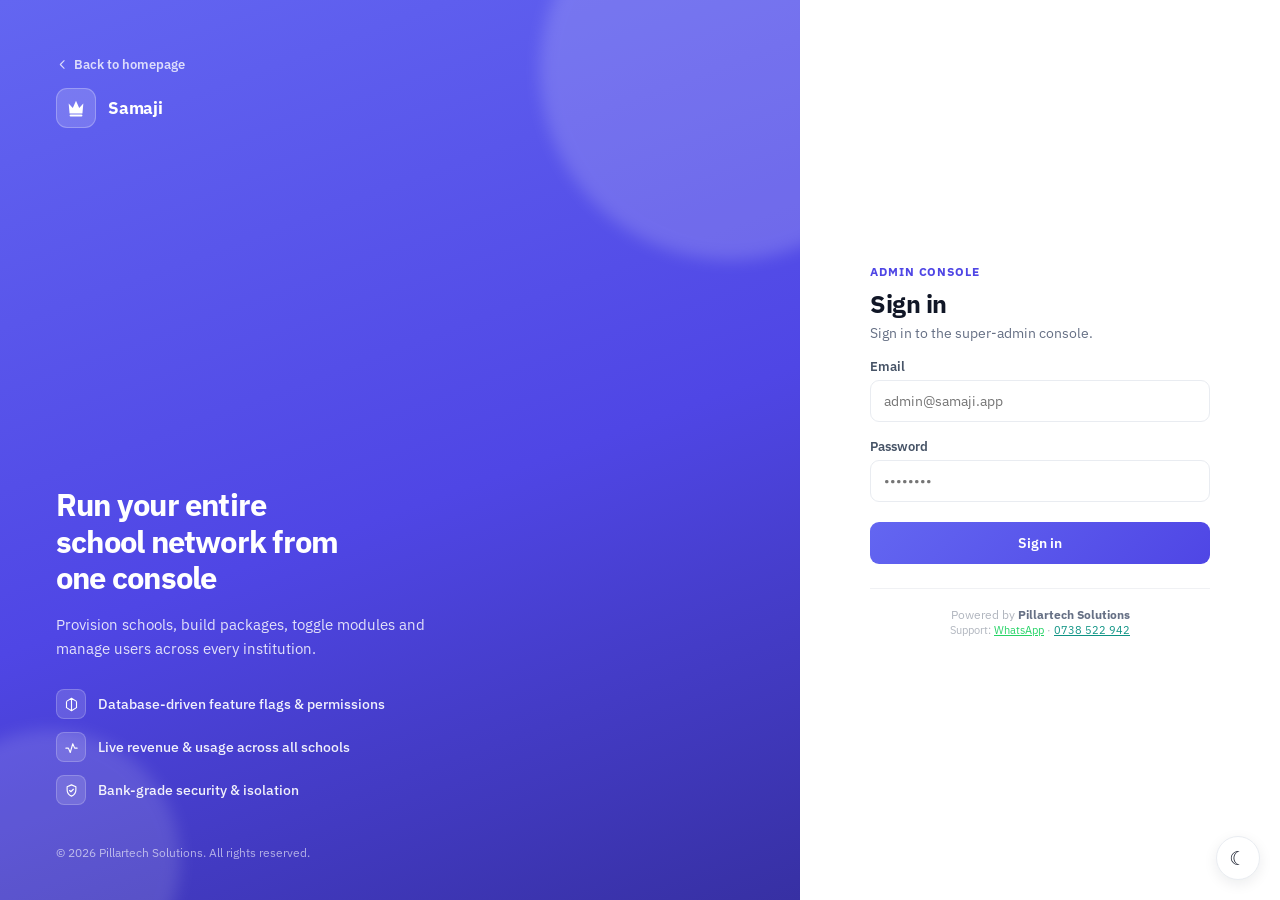
==== commit bd6c133e: "Add a Back to homepage link on all four login screens Requested directly. Placed above the Samaji br" ====
--- a/admin/index.html
+++ b/admin/index.html
@@ -14,7 +14,7 @@
 <link rel="dns-prefetch" href="https://lvmpqsofpwhtdfuvtdzi.supabase.co">
 <link rel="preload" href="../assets/vendor/supabase.min.js?v=3" as="script">
 <link rel="preload" href="../assets/config.js?v=3" as="script">
-<link rel="stylesheet" href="../assets/styles.css?v=4">
+<link rel="stylesheet" href="../assets/styles.css?v=5">
 <!-- Fonts load async — see the note in school/index.html. -->
 <link rel="preconnect" href="https://fonts.googleapis.com">
 <link rel="preconnect" href="https://fonts.gstatic.com" crossorigin>
@@ -24,8 +24,8 @@
 
 <script defer src="../assets/vendor/supabase.min.js?v=3"></script>
 <script defer src="../assets/config.js?v=3"></script>
-<script defer src="../assets/icons.js?v=3"></script>
-<script defer src="../assets/app.js?v=4"></script>
+<script defer src="../assets/icons.js?v=4"></script>
+<script defer src="../assets/app.js?v=5"></script>
 <script defer src="../assets/session.js?v=3"></script>
 <script defer src="../assets/boot-early.js?v=3"></script>
 <style>
@@ -108,6 +108,10 @@
   <div id="auth" style="display:none;">
     <div class="login-brand">
       <span class="glow g1"></span><span class="glow g2"></span>
+      <a href="../" style="position:relative;z-index:2;display:inline-flex;align-items:center;gap:5px;font-size:12.5px;font-weight:600;color:rgba(255,255,255,.78);text-decoration:none;margin-bottom:16px;">
+        <svg width="13" height="13" viewBox="0 0 24 24" fill="none"><path d="M15 5l-7 7 7 7" stroke="currentColor" stroke-width="2" stroke-linecap="round" stroke-linejoin="round"/></svg>
+        Back to homepage
+      </a>
       <div class="blogo"><div class="mark"><svg width="22" height="22" viewBox="0 0 24 24" fill="currentColor" style="display:block"><path d="M5 18L4 7l4.5 5L12 4l3.5 8L20 7l-1 11H5z"/><rect x="5" y="19.2" width="14" height="2.1" rx="1.05"/></svg></div><strong style="font-size:17px;letter-spacing:-.01em;">Samaji</strong></div>
       <h2>Run your entire school network from one console</h2>
       <p class="lead">Provision schools, build packages, toggle modules and manage users across every institution.</p>
@@ -153,6 +157,7 @@
         <button class="navitem" id="nav-mpesa"><span class="tile" style="background:#EEF0FF;color:#4F46E5;" data-icon="mpesa"></span>M-Pesa Config</button>
         <button class="navitem" id="nav-kcb"><span class="tile" style="background:#EEF0FF;color:#4F46E5;" data-icon="mpesa"></span>KCB Config</button>
         <button class="navitem" id="nav-terms"><span class="tile" style="background:#EEF0FF;color:#4F46E5;" data-icon="timetable"></span>Academic Terms</button>
+        <button class="navitem" id="nav-maintenance"><span class="tile" style="background:#FEF3F2;color:#B42318;" data-icon="maintenance"></span>Maintenance Mode</button>
         <button class="navitem" id="nav-database"><span class="tile" style="background:#EEF0FF;color:#4F46E5;" data-icon="database"></span>Database</button>
         <button class="navitem" id="nav-audit"><span class="tile" style="background:#EEF0FF;color:#4F46E5;" data-icon="reports"></span>Activity Log</button>
         <div style="flex:1;"></div>
@@ -240,6 +245,7 @@
   $("nav-mpesa").onclick = function(){ showMpesa(); };
   $("nav-kcb").onclick = function(){ showKcb(); };
   $("nav-terms").onclick = function(){ showAcademicTerms(); };
+  $("nav-maintenance").onclick = function(){ showMaintenance(); };
   $("nav-database").onclick = function(){ showDatabase(); };
   $("nav-audit").onclick = function(){ showAuditLog(); };
   $("nav-settings").onclick = function(){ showSettings(); };
@@ -338,6 +344,20 @@
     SCHOOLS = refResults[0].data || [];
     MODULES = (refResults[1].data || []).sort(function(a, b){ var o = {core:0,standard:1,advanced:2}; return (o[a.tier] - o[b.tier]) || a.name.localeCompare(b.name); });
     PACKAGES = refResults[2].data || [];
+
+    // Only super_admin bypasses this — the account that can toggle
+    // maintenance mode off is the one that always needs to be able to
+    // get back in to do so. Every other admin-console role
+    // (billing_admin, support, etc — this portal isn't super_admin-
+    // exclusive, per CUR_ROLE's own comment above) is blocked exactly
+    // like the school/teacher/parent portals.
+    if (role !== "super_admin") {
+      var mm = await sb.from("platform_settings").select("maintenance_mode, maintenance_message").eq("id", 1).single();
+      if (mm.data && mm.data.maintenance_mode) {
+        window.showMaintenancePage(sb, mm.data.maintenance_message);
+        return;
+      }
+    }
 
     showDashboard();
   }
@@ -1075,7 +1095,14 @@
           if (!email || !password) { toast("Email and password are required."); return; }
           try {
             await createUserAccount(email, password, role, curSchool, phone, fullName || null);
-          } catch(e) { toast("Error: " + e.message); return; }
+          } catch(e) {
+            if (/duplicate key|already registered|already exists/i.test(e.message)) {
+              toast("That email is already registered to another account. Staff accounts need a unique email per person — use a different one, or contact support if this person genuinely needs access at more than one school.");
+            } else {
+              toast("Error: " + e.message);
+            }
+            return;
+          }
         }
         toast("User created."); m.close(); loadUsers(curSchool);
       };
@@ -1339,6 +1366,67 @@
         };
       });
     }
+  }
+
+  // ====================================================
+  //  MAINTENANCE MODE
+  //  A single platform-wide switch. When on, every portal except
+  //  this one — and every role on this one except super_admin itself
+  //  — sees a maintenance page instead of getting in. See setup-
+  //  modules-45.sql for the RLS side of this (anyone can read the
+  //  flag, only super_admin can write it) and assets/app.js's
+  //  showMaintenancePage for what the blocked portals actually show.
+  // ====================================================
+  async function showMaintenance(){
+    setActive("maintenance");
+    var el = $("view");
+    el.innerHTML = '<div style="margin-bottom:20px;"><h2 style="margin:0;font-size:21px;">Maintenance Mode</h2>' +
+      '<p class="muted" style="margin-top:4px;font-size:13.5px;">When on, every portal is blocked for every account except super_admin — school admins, teachers, parents, and any other admin-console role (billing_admin, support) all see a maintenance page instead of getting in. Use this for planned downtime, not as a general access control.</p></div>' +
+      '<div id="maint-body"><p class="muted">Loading…</p></div>';
+
+    var body = $("maint-body");
+
+    async function load(){
+      var r = await sb.from("platform_settings").select("*").eq("id", 1).single();
+      if (r.error) { body.innerHTML = '<p class="muted" style="color:#B42318;">Could not load: ' + esc(r.error.message) + '</p>'; return; }
+      var s = r.data;
+      var on = !!s.maintenance_mode;
+
+      body.innerHTML =
+        (on ? '<div class="panel" style="background:#FEF3F2;border-color:#FDA29B;margin-bottom:18px;"><strong style="color:#B42318;">⚠ Maintenance mode is currently ON.</strong> <span style="font-size:13px;color:#912018;">Everyone except super_admin is locked out right now.</span></div>' : '') +
+        '<div class="panel" style="max-width:560px;">' +
+        '<div style="display:flex;align-items:center;justify-content:space-between;">' +
+        '<div><strong style="font-size:14.5px;">Platform maintenance</strong><div class="muted" style="font-size:12.5px;margin-top:2px;">Currently <strong style="color:' + (on ? "#B42318" : "#067647") + ';">' + (on ? "ON — blocking access" : "OFF — normal access") + '</strong></div></div>' +
+        '<label class="switch"><input type="checkbox" id="maint-toggle" ' + (on ? "checked" : "") + '><span class="slider"></span></label>' +
+        '</div>' +
+        '<label style="display:block;font-size:12.5px;font-weight:600;margin:18px 0 5px;">Message shown to blocked users</label>' +
+        '<textarea id="maint-msg" rows="3" style="width:100%;resize:vertical;" placeholder="Samaji is currently undergoing scheduled maintenance. We\u2019ll be back online shortly.">' + esc(s.maintenance_message || "") + '</textarea>' +
+        '<div style="margin-top:14px;"><button class="btn-primary btn-sm" id="maint-save">Save</button></div>' +
+        '</div>';
+
+      var toggle = $("maint-toggle");
+      $("maint-save").onclick = async function(){
+        var turningOn = toggle.checked;
+        if (turningOn && !on) {
+          var ok = await confirmDialog("This will immediately block every school admin, teacher, and parent from logging in across every school on the platform, until you turn it back off. Continue?");
+          if (!ok) { toggle.checked = false; return; }
+        }
+        var msg = $("maint-msg").value.trim();
+        var btn = $("maint-save");
+        btn.disabled = true; btn.textContent = "Saving…";
+        var upd = await sb.from("platform_settings").update({
+          maintenance_mode: turningOn,
+          maintenance_message: msg || null,
+          updated_at: new Date().toISOString(),
+          updated_by: (await sb.auth.getUser()).data.user.id
+        }).eq("id", 1);
+        btn.disabled = false; btn.textContent = "Save";
+        if (upd.error) { toast("Error: " + upd.error.message); return; }
+        toast(turningOn ? "Maintenance mode is now ON." : "Maintenance mode is now OFF.");
+        load();
+      };
+    }
+    load();
   }
 
   // ====================================================
--- a/assets/styles.css
+++ b/assets/styles.css
@@ -195,6 +195,15 @@
 .ct-amt .of{color:var(--muted);font-weight:400;margin:0 3px;}
 .ct-pct{font-weight:700;font-size:12px;margin-left:6px;}
 .ct-row .bar{height:8px;}
+
+/* ===== toggle switch ===== */
+.switch{position:relative;display:inline-block;width:42px;height:24px;flex:none;}
+.switch input{opacity:0;width:0;height:0;}
+.switch .slider{position:absolute;cursor:pointer;inset:0;background:var(--line-2);border-radius:24px;transition:background var(--fast);}
+.switch .slider::before{content:"";position:absolute;height:18px;width:18px;left:3px;top:3px;background:#fff;border-radius:50%;transition:transform var(--fast);box-shadow:0 1px 3px rgba(0,0,0,.25);}
+.switch input:checked + .slider{background:var(--teal);}
+.switch input:checked + .slider::before{transform:translateX(18px);}
+.switch input:focus-visible + .slider{outline:2px solid var(--teal);outline-offset:2px;}
 
 /* ===== stat cards ===== */
 .statgrid{display:grid;grid-template-columns:repeat(auto-fit,minmax(200px,1fr));gap:15px;margin-top:22px;}
